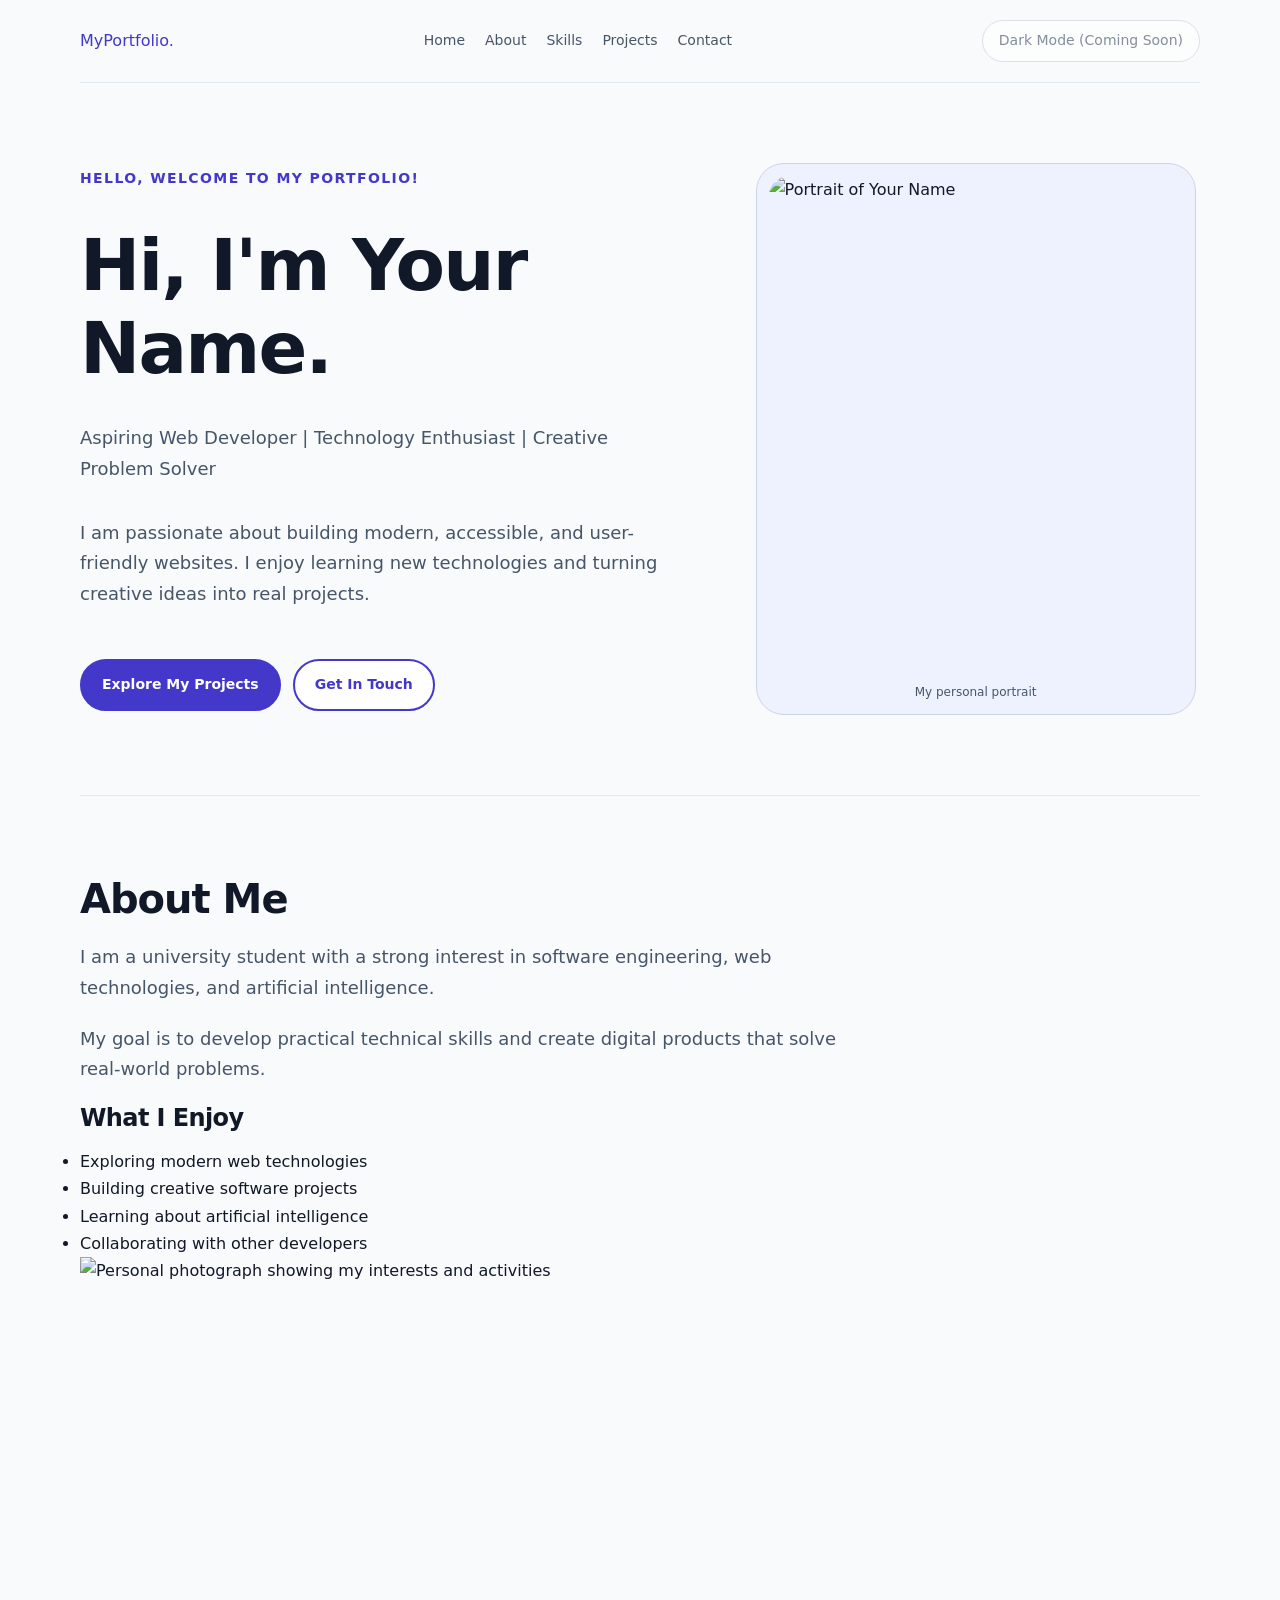
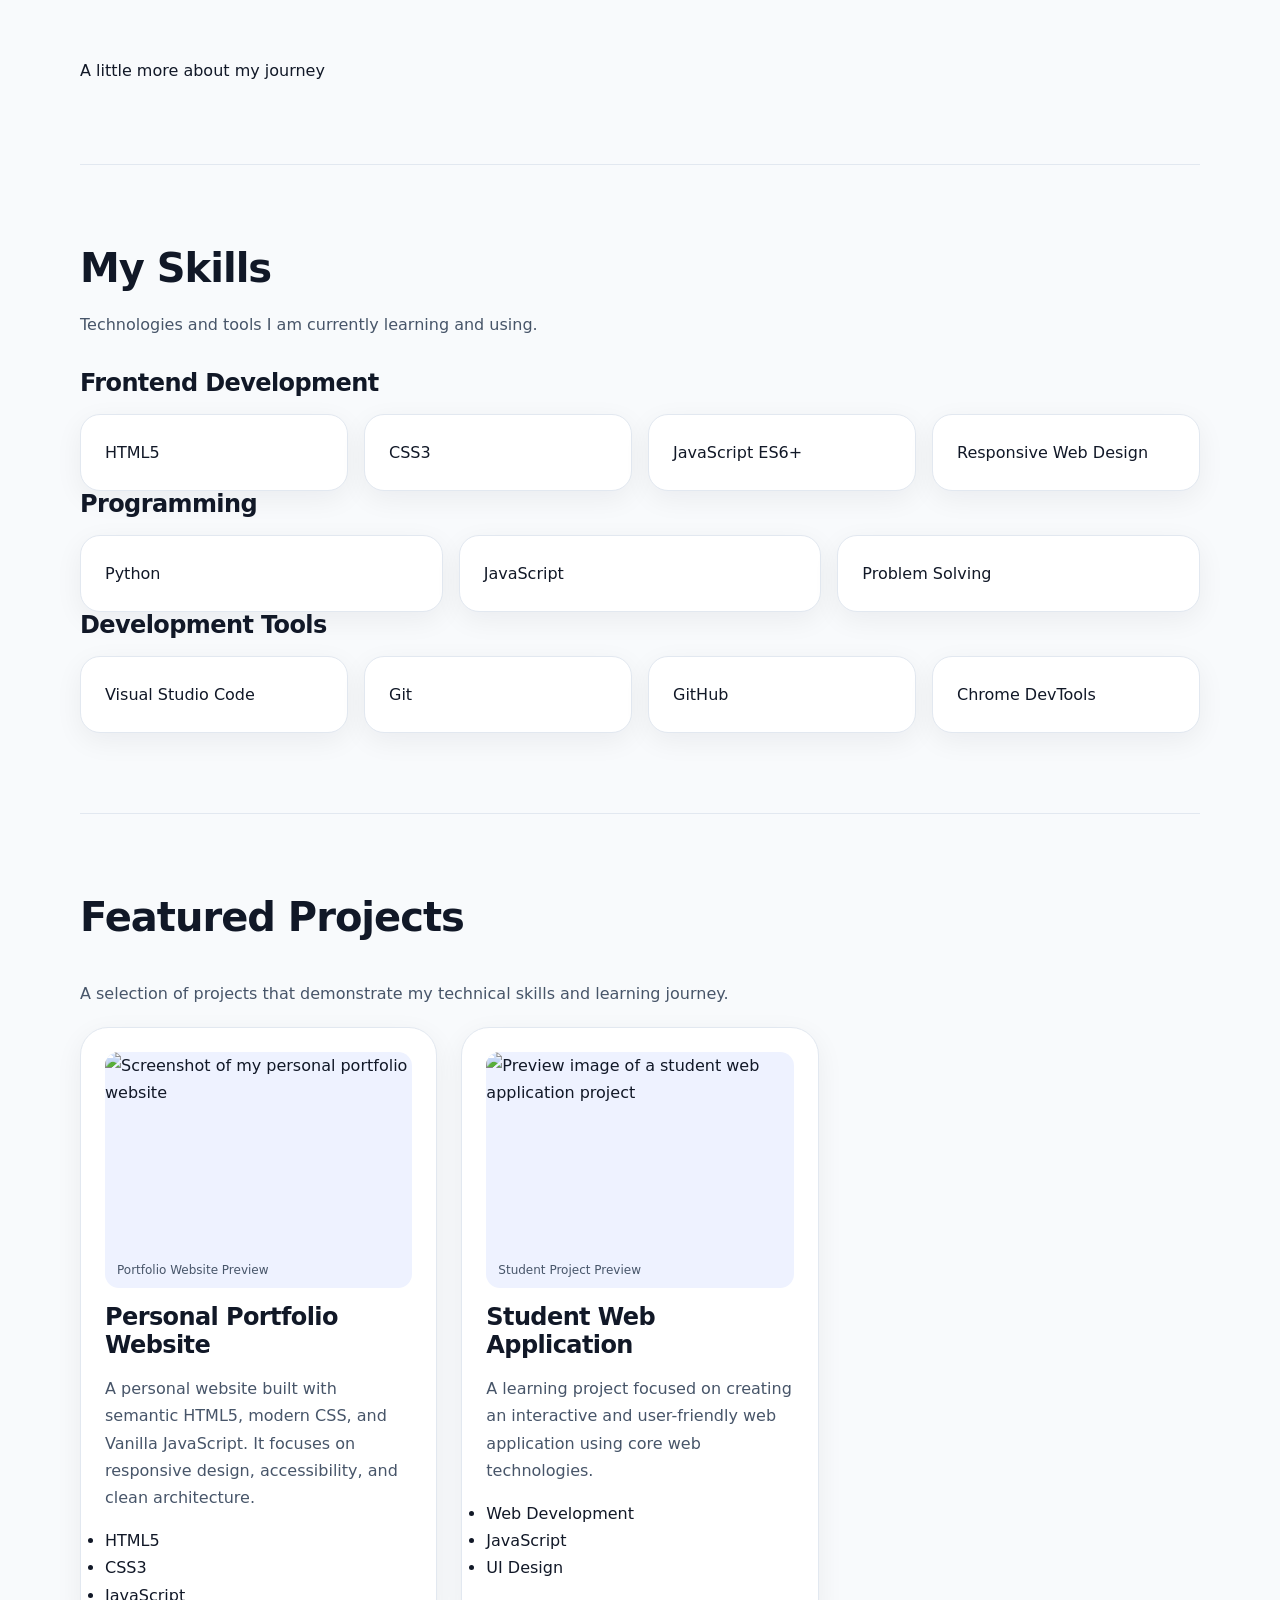
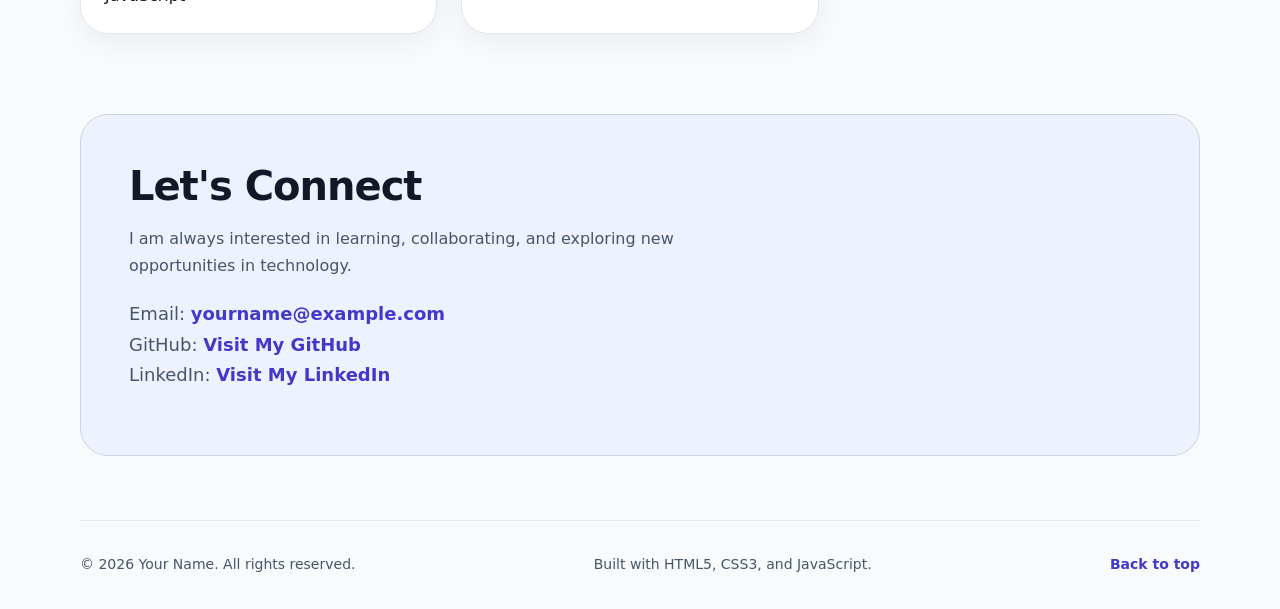
==== Homework1/index.html @ e1296d78 "feat(css): implement design tokens and responsive layout" ====
<!DOCTYPE html>
<html lang="en">

<head>
  <meta charset="UTF-8">

  <meta
    name="viewport"
    content="width=device-width, initial-scale=1.0"
  >

  <meta
    name="description"
    content="Personal portfolio showcasing my skills, projects, and experience in web development."
  >

  <title>My Portfolio | Web Developer</title>

  <!-- T-02: External CSS stylesheet -->
  <link rel="stylesheet" href="style.css">
</head>

<body>

  <!-- ========================================
       ACCESSIBLE SKIP NAVIGATION
       ======================================== -->

  <a href="#main-content" class="skip-link">
    Skip to main content
  </a>


  <!-- ========================================
       HEADER & NAVIGATION
       ======================================== -->

  <header id="top" class="site-header">

    <a
      href="#top"
      class="site-logo"
      aria-label="Portfolio homepage"
    >
      MyPortfolio.
    </a>

    <nav
      class="main-nav"
      aria-label="Primary navigation"
    >

      <ul class="nav-list">

        <li>
          <a href="#home">Home</a>
        </li>

        <li>
          <a href="#about">About</a>
        </li>

        <li>
          <a href="#skills">Skills</a>
        </li>

        <li>
          <a href="#projects">Projects</a>
        </li>

        <li>
          <a href="#contact">Contact</a>
        </li>

      </ul>

    </nav>

    <!-- T-03 placeholder: No JavaScript yet -->
    <button
      type="button"
      id="theme-toggle"
      class="theme-toggle"
      aria-label="Dark mode feature coming soon"
      disabled
    >
      Dark Mode (Coming Soon)
    </button>

  </header>


  <!-- ========================================
       MAIN CONTENT
       ======================================== -->

  <main id="main-content">


    <!-- ======================================
         HERO SECTION
         ====================================== -->

    <section
      id="home"
      class="hero-section"
      aria-labelledby="hero-title"
    >

      <p class="hero-greeting">
        Hello, welcome to my portfolio!
      </p>

      <h1 id="hero-title" class="hero-title">
        Hi, I'm Your Name.
      </h1>

      <p class="hero-subtitle">
        Aspiring Web Developer |
        Technology Enthusiast |
        Creative Problem Solver
      </p>

      <p class="hero-description">
        I am passionate about building modern,
        accessible, and user-friendly websites.
        I enjoy learning new technologies and
        turning creative ideas into real projects.
      </p>

      <p class="hero-actions">

        <a
          href="#projects"
          class="button button-primary"
        >
          Explore My Projects
        </a>

        <a
          href="#contact"
          class="button button-secondary"
        >
          Get In Touch
        </a>

      </p>

      <!-- Personal portrait placeholder -->
      <figure class="hero-portrait">

        <img
          src="assets/profile.jpg"
          alt="Portrait of Your Name"
          width="400"
          height="480"
        >

        <figcaption>
          My personal portrait
        </figcaption>

      </figure>

    </section>


    <!-- ======================================
         ABOUT ME SECTION
         ====================================== -->

    <section
      id="about"
      class="about-section"
      aria-labelledby="about-title"
    >

      <h2 id="about-title">
        About Me
      </h2>

      <p>
        I am a university student with a strong
        interest in software engineering,
        web technologies, and artificial intelligence.
      </p>

      <p>
        My goal is to develop practical technical
        skills and create digital products that
        solve real-world problems.
      </p>

      <h3>
        What I Enjoy
      </h3>

      <ul class="interest-list">

        <li>
          Exploring modern web technologies
        </li>

        <li>
          Building creative software projects
        </li>

        <li>
          Learning about artificial intelligence
        </li>

        <li>
          Collaborating with other developers
        </li>

      </ul>

      <!-- Additional personal photo -->
      <figure class="about-photo">

        <img
          src="assets/about.jpg"
          alt="Personal photograph showing my interests and activities"
          width="600"
          height="400"
        >

        <figcaption>
          A little more about my journey
        </figcaption>

      </figure>

    </section>


    <!-- ======================================
         SKILLS SECTION
         ====================================== -->

    <section
      id="skills"
      class="skills-section"
      aria-labelledby="skills-title"
    >

      <h2 id="skills-title">
        My Skills
      </h2>

      <p class="section-description">
        Technologies and tools I am currently
        learning and using.
      </p>

      <!-- Skills Grid -->
      <section
        class="skills-grid"
        aria-label="Skill categories"
      >

        <!-- Frontend Skills -->
        <article class="skill-card">

          <h3>
            Frontend Development
          </h3>

          <ul class="skill-list">
            <li>HTML5</li>
            <li>CSS3</li>
            <li>JavaScript ES6+</li>
            <li>Responsive Web Design</li>
          </ul>

        </article>

        <!-- Programming Skills -->
        <article class="skill-card">

          <h3>
            Programming
          </h3>

          <ul class="skill-list">
            <li>Python</li>
            <li>JavaScript</li>
            <li>Problem Solving</li>
          </ul>

        </article>

        <!-- Development Tools -->
        <article class="skill-card">

          <h3>
            Development Tools
          </h3>

          <ul class="skill-list">
            <li>Visual Studio Code</li>
            <li>Git</li>
            <li>GitHub</li>
            <li>Chrome DevTools</li>
          </ul>

        </article>

      </section>

    </section>


    <!-- ======================================
         FEATURED PROJECTS SECTION
         ====================================== -->

    <section
      id="projects"
      class="projects-section"
      aria-labelledby="projects-title"
    >

      <h2 id="projects-title">
        Featured Projects
      </h2>

      <p class="section-description">
        A selection of projects that demonstrate
        my technical skills and learning journey.
      </p>

      <!-- Project 1 -->
      <article class="project-card">

        <figure class="project-image">

          <img
            src="assets/project1.jpg"
            alt="Screenshot of my personal portfolio website"
            width="600"
            height="360"
          >

          <figcaption>
            Portfolio Website Preview
          </figcaption>

        </figure>

        <h3>
          Personal Portfolio Website
        </h3>

        <p>
          A personal website built with semantic
          HTML5, modern CSS, and Vanilla JavaScript.
          It focuses on responsive design,
          accessibility, and clean architecture.
        </p>

        <ul class="project-tech">
          <li>HTML5</li>
          <li>CSS3</li>
          <li>JavaScript</li>
        </ul>

      </article>


      <!-- Project 2 -->
      <article class="project-card">

        <figure class="project-image">

          <img
            src="assets/project2.jpg"
            alt="Preview image of a student web application project"
            width="600"
            height="360"
          >

          <figcaption>
            Student Project Preview
          </figcaption>

        </figure>

        <h3>
          Student Web Application
        </h3>

        <p>
          A learning project focused on creating
          an interactive and user-friendly web
          application using core web technologies.
        </p>

        <ul class="project-tech">
          <li>Web Development</li>
          <li>JavaScript</li>
          <li>UI Design</li>
        </ul>

      </article>

    </section>


    <!-- ======================================
         CONTACT SECTION
         ====================================== -->

    <section
      id="contact"
      class="contact-section"
      aria-labelledby="contact-title"
    >

      <h2 id="contact-title">
        Let's Connect
      </h2>

      <p>
        I am always interested in learning,
        collaborating, and exploring new
        opportunities in technology.
      </p>

      <address class="contact-info">

        <p>
          Email:
          <a href="mailto:yourname@example.com">
            yourname@example.com
          </a>
        </p>

        <p>
          GitHub:
          <a
            href="https://github.com/"
            target="_blank"
            rel="noopener noreferrer"
          >
            Visit My GitHub
          </a>
        </p>

        <p>
          LinkedIn:
          <a
            href="https://www.linkedin.com/"
            target="_blank"
            rel="noopener noreferrer"
          >
            Visit My LinkedIn
          </a>
        </p>

      </address>

    </section>

  </main>


  <!-- ========================================
       FOOTER
       ======================================== -->

  <footer class="site-footer">

    <p>
      &copy; 2026 Your Name.
      All rights reserved.
    </p>

    <p>
      Built with HTML5, CSS3, and JavaScript.
    </p>

    <a href="#top" class="back-to-top">
      Back to top
    </a>

  </footer>

</body>
</html>
---- Homework1/style.css ----
/* =====================================================
   HOMEWORK 1 - PERSONAL PORTFOLIO
   TASK T-02: CSS DESIGN & RESPONSIVE LAYOUT

   Mobile-first | Semantic HTML | Vanilla CSS
   No JavaScript or dark-mode functionality in T-02
   ===================================================== */


/* =====================================================
   01. DESIGN TOKENS
   ===================================================== */

:root {
  /* Color system */
  --color-bg: #f8fafc;
  --color-surface: #ffffff;
  --color-surface-soft: #eef2ff;

  --color-text: #111827;
  --color-text-muted: #475569;

  --color-primary: #4338ca;
  --color-primary-hover: #3730a3;
  --color-on-primary: #ffffff;

  --color-border: #cbd5e1;
  --color-border-soft: #e2e8f0;

  --color-focus: #4338ca;

  /* Typography */
  --font-family: system-ui, -apple-system,
    BlinkMacSystemFont, "Segoe UI",
    sans-serif;

  --font-size-xs: 0.75rem;
  --font-size-sm: 0.875rem;
  --font-size-base: 1rem;
  --font-size-md: 1.125rem;
  --font-size-lg: 1.5rem;
  --font-size-xl: 2rem;
  --font-size-hero: clamp(2.4rem, 6vw, 4.5rem);

  --font-weight-normal: 400;
  --font-weight-medium: 500;
  --font-weight-semibold: 600;
  --font-weight-bold: 700;

  --line-height-body: 1.7;
  --line-height-heading: 1.15;

  /* Spacing scale */
  --space-1: 0.25rem;
  --space-2: 0.5rem;
  --space-3: 0.75rem;
  --space-4: 1rem;
  --space-5: 1.25rem;
  --space-6: 1.5rem;
  --space-8: 2rem;
  --space-10: 2.5rem;
  --space-12: 3rem;
  --space-16: 4rem;
  --space-20: 5rem;

  /* Borders and radius */
  --border-width: 1px;
  --border-width-strong: 2px;

  --radius-sm: 0.5rem;
  --radius-md: 0.875rem;
  --radius-lg: 1.25rem;
  --radius-xl: 1.75rem;
  --radius-pill: 999px;

  /* Layout */
  --container-width: 1120px;
  --page-gutter: 1.25rem;
  --section-spacing: var(--space-16);

  /* Shadows */
  --shadow-card:
    0 8px 28px rgb(15 23 42 / 0.06);

  --shadow-card-hover:
    0 14px 32px rgb(15 23 42 / 0.1);
}


/* =====================================================
   02. MODERN CSS RESET
   ===================================================== */

*,
*::before,
*::after {
  box-sizing: border-box;
}

html {
  scroll-behavior: auto;
  scroll-padding-top: var(--space-6);
}

body,
h1,
h2,
h3,
p,
figure,
ul {
  margin: 0;
}

ul {
  padding: 0;
}

img {
  display: block;
  max-width: 100%;
  height: auto;
}

button,
input,
textarea,
select {
  font: inherit;
}

button {
  cursor: pointer;
}

a {
  text-decoration: none;
}

address {
  font-style: normal;
}


/* =====================================================
   03. BASE TYPOGRAPHY
   ===================================================== */

body {
  min-width: 0;
  background: var(--color-bg);
  color: var(--color-text);

  font-family: var(--font-family);
  font-size: var(--font-size-base);
  font-weight: var(--font-weight-normal);
  line-height: var(--line-height-body);

  -webkit-font-smoothing: antialiased;
}

h1,
h2,
h3 {
  color: var(--color-text);
  line-height: var(--line-height-heading);
  letter-spacing: -0.025em;
}

h1 {
  font-size: var(--font-size-hero);
  font-weight: var(--font-weight-bold);
}

h2 {
  font-size: clamp(1.75rem, 4vw, 2.5rem);
  font-weight: var(--font-weight-bold);
  margin-bottom: var(--space-5);
}

h3 {
  font-size: var(--font-size-lg);
  font-weight: var(--font-weight-semibold);
  margin-bottom: var(--space-4);
}

p {
  color: var(--color-text-muted);
}

a {
  color: var(--color-primary);
}

a:hover {
  color: var(--color-primary-hover);
}

strong {
  color: var(--color-text);
  font-weight: var(--font-weight-semibold);
}


/* =====================================================
   04. ACCESSIBILITY & KEYBOARD FOCUS
   ===================================================== */

:focus-visible {
  outline: 3px solid var(--color-focus);
  outline-offset: 4px;
}

button:focus-visible,
a:focus-visible,
input:focus-visible,
textarea:focus-visible,
select:focus-visible {
  outline: 3px solid var(--color-focus);
  outline-offset: 4px;
}

/* Skip link is hidden until keyboard focus */

body > a[href="#main-content"] {
  position: absolute;
  top: -100px;
  left: var(--space-4);
  z-index: 1000;

  padding: var(--space-3) var(--space-5);

  background: var(--color-primary);
  color: var(--color-on-primary);

  border-radius: var(--radius-sm);
  font-weight: var(--font-weight-semibold);
}

body > a[href="#main-content"]:focus {
  top: var(--space-4);
}


/* =====================================================
   05. PAGE CONTAINER
   ===================================================== */

body > header,
main,
body > footer {
  width: min(
    calc(100% - 2 * var(--page-gutter)),
    var(--container-width)
  );

  margin-inline: auto;
}

main {
  min-width: 0;
}

main > section {
  min-width: 0;
  padding-block: var(--section-spacing);
}


/* =====================================================
   06. HEADER & NAVIGATION
   ===================================================== */

body > header {
  display: flex;
  flex-direction: column;
  align-items: stretch;
  gap: var(--space-4);

  padding-block: var(--space-5);

  border-bottom:
    var(--border-width) solid var(--color-border-soft);
}

body > header nav {
  display: flex;
  flex-direction: column;
  align-items: flex-start;
  gap: var(--space-4);

  min-width: 0;
}

body > header nav > a {
  color: var(--color-text);

  font-size: var(--font-size-lg);
  font-weight: var(--font-weight-bold);
  letter-spacing: -0.04em;
}

body > header nav ul {
  display: flex;
  flex-wrap: wrap;
  align-items: center;
  gap: var(--space-3) var(--space-5);

  list-style: none;
}

body > header nav li {
  list-style: none;
}

body > header nav li a {
  display: inline-block;

  color: var(--color-text-muted);

  font-size: var(--font-size-sm);
  font-weight: var(--font-weight-medium);

  padding-block: var(--space-2);
}

body > header nav li a:hover {
  color: var(--color-primary);
}

/* Theme button is a non-functional T-03 placeholder */

#theme-toggle {
  align-self: flex-start;

  padding: var(--space-2) var(--space-4);

  background: var(--color-surface);
  color: var(--color-text-muted);

  border: var(--border-width) solid var(--color-border);
  border-radius: var(--radius-pill);

  font-size: var(--font-size-sm);
  font-weight: var(--font-weight-medium);
}

/* It remains visually present but has no theme logic */

#theme-toggle:disabled {
  cursor: not-allowed;
  opacity: 0.65;
}


/* =====================================================
   07. HERO SECTION
   ===================================================== */

#home {
  display: grid;
  grid-template-columns: minmax(0, 1fr);
  align-items: center;
  gap: var(--space-6);
}

#home > * {
  min-width: 0;
}

#home > p:first-child {
  color: var(--color-primary);
  font-size: var(--font-size-sm);
  font-weight: var(--font-weight-bold);
  letter-spacing: 0.1em;
  text-transform: uppercase;
}

#home h1 {
  max-width: 800px;
}

#home > p {
  max-width: 650px;
  font-size: var(--font-size-md);
}

#home > p:last-of-type {
  display: flex;
  flex-wrap: wrap;
  align-items: center;
  gap: var(--space-3);

  margin-top: var(--space-4);
}

#home > p:last-of-type a {
  display: inline-flex;
  align-items: center;
  justify-content: center;

  min-height: 48px;
  padding: var(--space-3) var(--space-5);

  background: var(--color-primary);
  color: var(--color-on-primary);

  border: var(--border-width-strong)
    solid var(--color-primary);

  border-radius: var(--radius-pill);

  font-size: var(--font-size-sm);
  font-weight: var(--font-weight-semibold);
  text-align: center;
}

#home > p:last-of-type a:hover {
  background: var(--color-primary-hover);
  border-color: var(--color-primary-hover);
  color: var(--color-on-primary);
}

#home > p:last-of-type a + a {
  background: var(--color-surface);
  color: var(--color-primary);
}

#home > p:last-of-type a + a:hover {
  background: var(--color-surface-soft);
  color: var(--color-primary-hover);
}

#home figure {
  width: 100%;
  max-width: 440px;
  min-width: 0;

  justify-self: center;

  padding: var(--space-3);

  background: var(--color-surface-soft);
  border: var(--border-width) solid var(--color-border);
  border-radius: var(--radius-xl);
}

#home figure img {
  width: 100%;
  height: auto;
  aspect-ratio: 620 / 740;
  object-fit: cover;

  border-radius: var(--radius-lg);
}

#home figcaption {
  padding: var(--space-3) var(--space-2) 0;
  color: var(--color-text-muted);
  font-size: var(--font-size-xs);
  text-align: center;
}


/* =====================================================
   08. ABOUT ME
   ===================================================== */

#about {
  border-top:
    var(--border-width) solid var(--color-border-soft);
}

#about > p {
  max-width: 760px;
  margin-bottom: var(--space-5);
  font-size: var(--font-size-md);
}


/* =====================================================
   09. SKILLS GRID
   ===================================================== */

#skills {
  border-top:
    var(--border-width) solid var(--color-border-soft);
}

#skills > p {
  max-width: 680px;
  margin-bottom: var(--space-8);
}

#skills ul {
  display: grid;
  grid-template-columns:
    repeat(auto-fit, minmax(min(100%, 240px), 1fr));

  gap: var(--space-4);
  list-style: none;
}

#skills li {
  min-width: 0;

  padding: var(--space-6);

  background: var(--color-surface);

  border: var(--border-width)
    solid var(--color-border-soft);
  border-radius: var(--radius-lg);

  box-shadow: var(--shadow-card);

  overflow-wrap: anywhere;
}

#skills li strong {
  display: block;
  margin-bottom: var(--space-2);

  color: var(--color-primary);
  font-size: var(--font-size-md);
}


/* =====================================================
   10. FEATURED PROJECTS
   ===================================================== */

#projects {
  display: grid;
  grid-template-columns: minmax(0, 1fr);
  gap: var(--space-5);

  border-top:
    var(--border-width) solid var(--color-border-soft);
}

#projects > h2,
#projects > p {
  grid-column: 1 / -1;
}

#projects > p {
  max-width: 680px;
}

#projects > article {
  display: flex;
  flex-direction: column;
  gap: var(--space-4);

  min-width: 0;

  padding: var(--space-5);

  background: var(--color-surface);

  border: var(--border-width)
    solid var(--color-border-soft);

  border-radius: var(--radius-xl);
  box-shadow: var(--shadow-card);
}

#projects article > header {
  min-width: 0;
}

#projects article h3 {
  margin-bottom: 0;
}

#projects figure {
  min-width: 0;
  overflow: hidden;

  background: var(--color-surface-soft);
  border-radius: var(--radius-md);
}

#projects img {
  display: block;

  width: 100%;
  max-width: 100%;
  height: auto;
  aspect-ratio: 800 / 520;

  object-fit: cover;
}

#projects figcaption {
  padding: var(--space-2) var(--space-3);

  color: var(--color-text-muted);
  font-size: var(--font-size-xs);
}

#projects article p {
  overflow-wrap: anywhere;
}

#projects article p:last-child {
  margin-top: auto;
}


/* =====================================================
   11. CONTACT SECTION
   ===================================================== */

#contact {
  padding: var(--space-8);
  background: var(--color-surface-soft);

  border: var(--border-width)
    solid var(--color-border);

  border-radius: var(--radius-xl);
}

#contact h2 {
  margin-bottom: var(--space-4);
}

#contact > p {
  max-width: 650px;
  margin-bottom: var(--space-5);
}

#contact address {
  margin-bottom: var(--space-4);
  font-size: var(--font-size-md);
  font-weight: var(--font-weight-medium);
}

#contact address a {
  font-weight: var(--font-weight-semibold);
  overflow-wrap: anywhere;
}


/* =====================================================
   12. FOOTER
   ===================================================== */

body > footer {
  display: flex;
  flex-direction: column;
  align-items: flex-start;
  gap: var(--space-3);

  margin-top: var(--space-16);
  padding-block: var(--space-8);

  border-top:
    var(--border-width) solid var(--color-border-soft);
}

body > footer p,
body > footer a {
  font-size: var(--font-size-sm);
}

body > footer a {
  font-weight: var(--font-weight-semibold);
}


/* =====================================================
   13. RESPONSIVE: TABLET (768px+)
   ===================================================== */

@media (min-width: 768px) {
  :root {
    --page-gutter: 2rem;
    --section-spacing: var(--space-20);
  }

  body > header {
    flex-direction: row;
    justify-content: space-between;
    align-items: center;
    gap: var(--space-5);
  }

  body > header nav {
    flex-direction: row;
    align-items: center;
    flex-wrap: wrap;
    gap: var(--space-6);
  }

  #home {
    grid-template-columns:
      minmax(0, 1.15fr) minmax(0, 0.85fr);

    column-gap: var(--space-8);
  }

  #home figure {
    grid-column: 2;
    grid-row: 1 / span 5;
  }

  #projects {
    grid-template-columns:
      repeat(auto-fit, minmax(min(100%, 280px), 1fr));

    column-gap: var(--space-6);
  }

  body > footer {
    flex-direction: row;
    justify-content: space-between;
    align-items: center;
  }
}


/* =====================================================
   14. RESPONSIVE: DESKTOP (1024px+)
   ===================================================== */

@media (min-width: 1024px) {
  #home {
    column-gap: var(--space-16);
  }

  #projects > article {
    padding: var(--space-6);
  }

  #contact {
    padding: var(--space-12);
  }
}


/* =====================================================
   15. SMALL SCREEN SAFEGUARD
   ===================================================== */

@media (max-width: 767px) {
  #home {
    gap: var(--space-5);
  }

  #home > p:last-of-type a {
    max-width: 100%;
  }

  #contact {
    padding: var(--space-5);
  }

  body > header nav ul {
    row-gap: var(--space-1);
  }
}
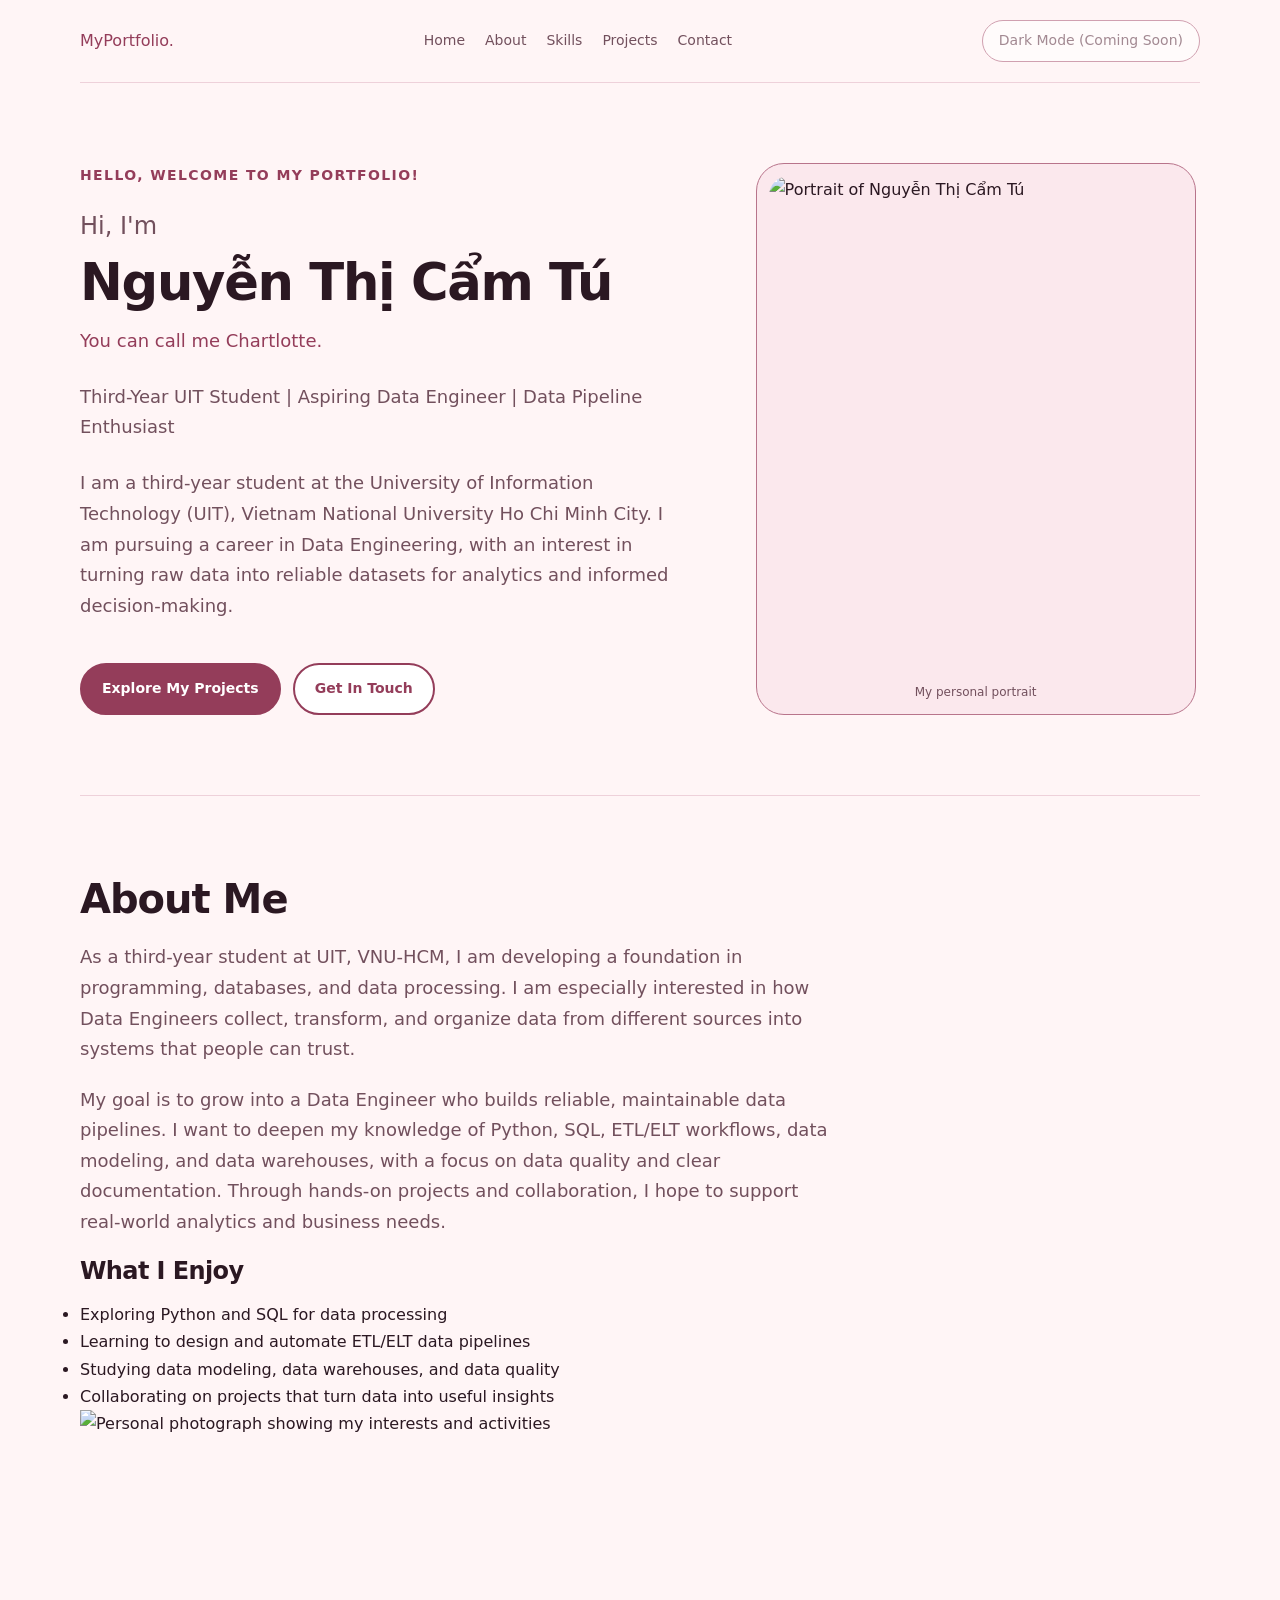
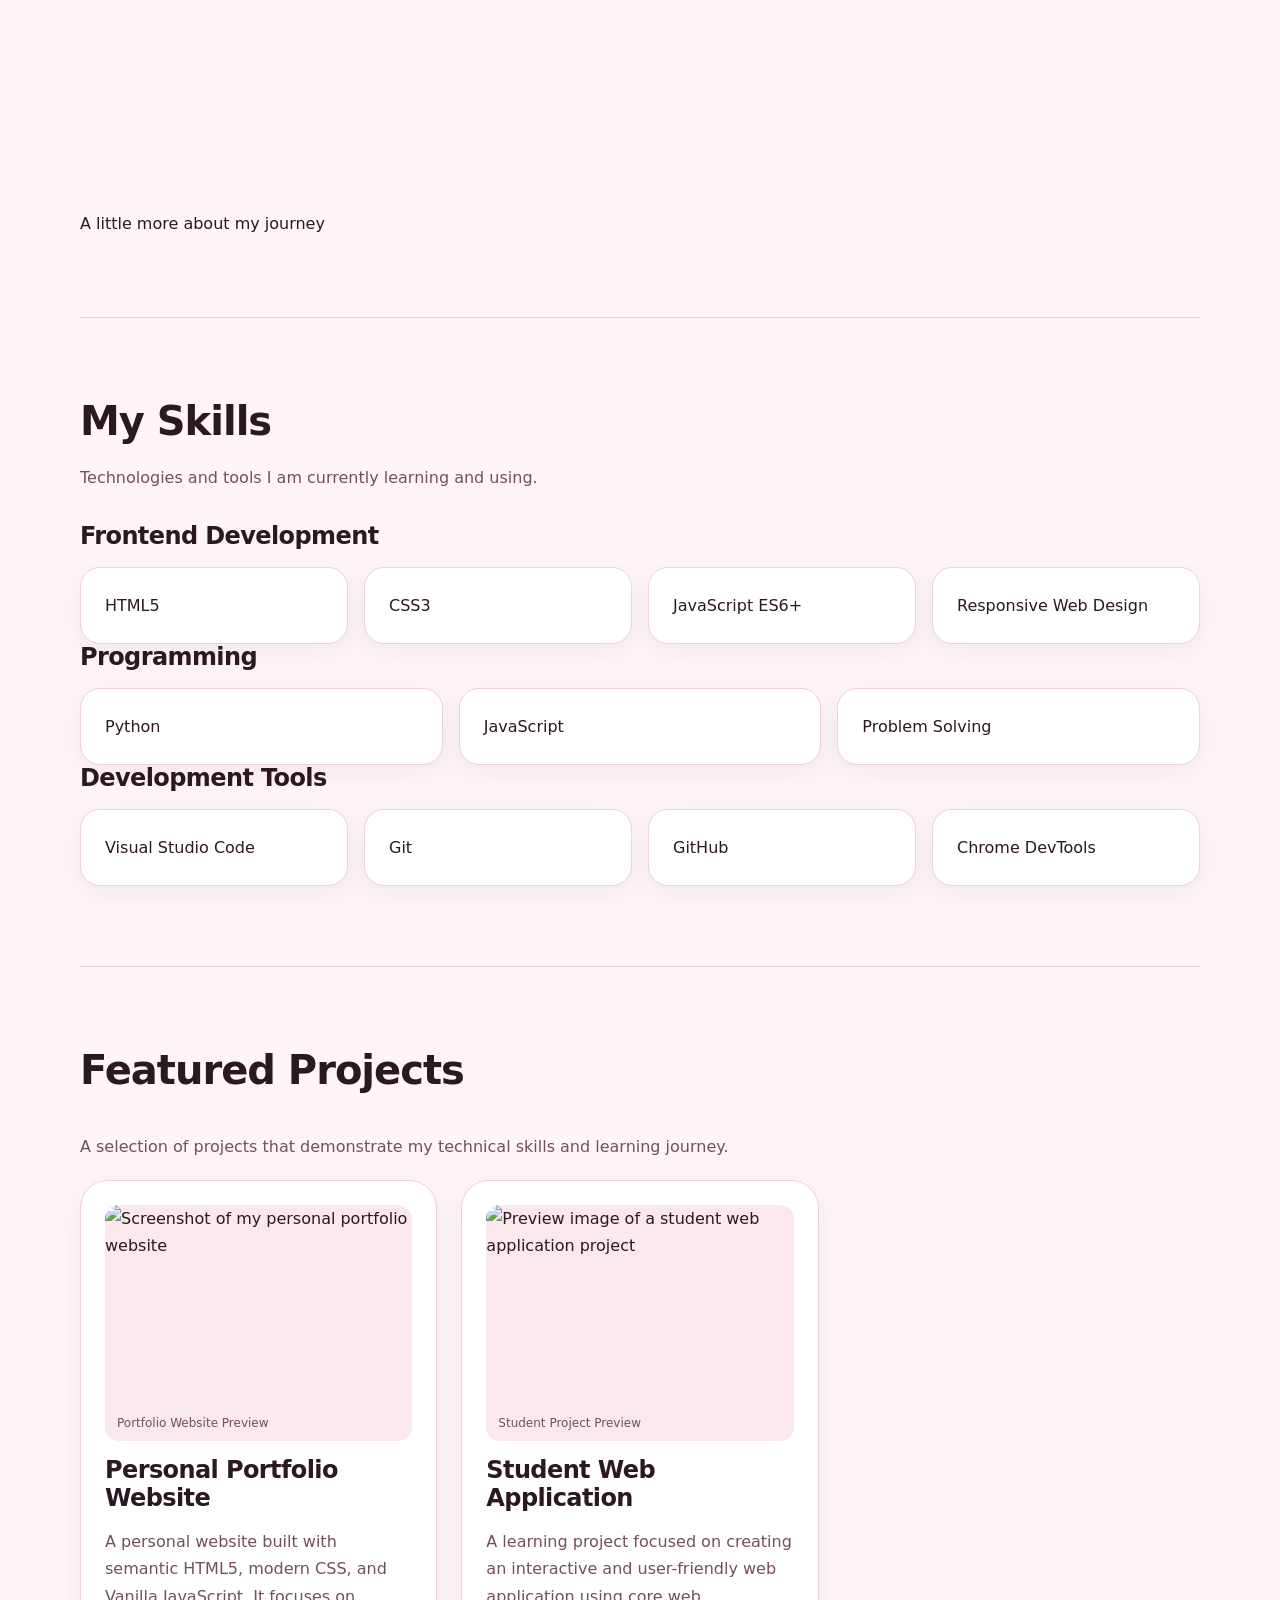
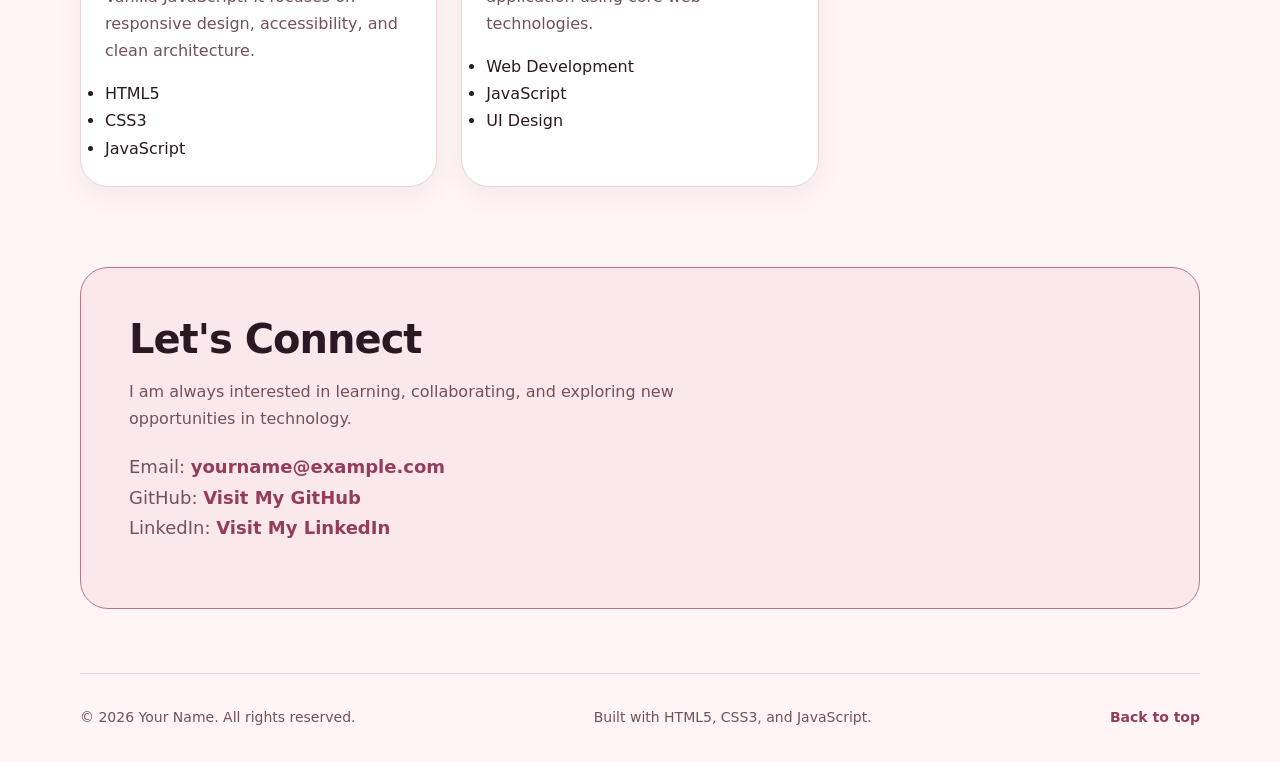
==== commit 091dce95: "style(hero): balance name and nickname typography" ====
--- a/Homework1/index.html
+++ b/Homework1/index.html
@@ -12,10 +12,10 @@
 
   <meta
     name="description"
-    content="Personal portfolio showcasing my skills, projects, and experience in web development."
+    content="Portfolio of Nguyễn Thị Cẩm Tú, a third-year student at UIT, VNU-HCM, with a career interest in Data Engineering, data pipelines, and reliable data systems."
   >
 
-  <title>My Portfolio | Web Developer</title>
+  <title>Nguyễn Thị Cẩm Tú | Aspiring Data Engineer</title>
 
   <!-- T-02: External CSS stylesheet -->
   <link rel="stylesheet" href="style.css">
@@ -113,20 +113,25 @@
       </p>
 
       <h1 id="hero-title" class="hero-title">
-        Hi, I'm Your Name.
+        <span class="hero-intro">Hi, I'm</span>
+        <span class="hero-name" lang="vi">
+          <span>Nguyễn Thị</span> <span>Cẩm Tú</span>
+        </span>
+        <span class="hero-alias">You can call me Chartlotte.</span>
       </h1>
 
       <p class="hero-subtitle">
-        Aspiring Web Developer |
-        Technology Enthusiast |
-        Creative Problem Solver
+        Third-Year UIT Student |
+        Aspiring Data Engineer |
+        Data Pipeline Enthusiast
       </p>
 
       <p class="hero-description">
-        I am passionate about building modern,
-        accessible, and user-friendly websites.
-        I enjoy learning new technologies and
-        turning creative ideas into real projects.
+        I am a third-year student at the University of Information
+        Technology (UIT), Vietnam National University Ho Chi Minh City.
+        I am pursuing a career in Data Engineering, with an interest in
+        turning raw data into reliable datasets for analytics
+        and informed decision-making.
       </p>
 
       <p class="hero-actions">
@@ -152,7 +157,7 @@
 
         <img
           src="assets/profile.jpg"
-          alt="Portrait of Your Name"
+          alt="Portrait of Nguyễn Thị Cẩm Tú"
           width="400"
           height="480"
         >
@@ -181,15 +186,20 @@
       </h2>
 
       <p>
-        I am a university student with a strong
-        interest in software engineering,
-        web technologies, and artificial intelligence.
+        As a third-year student at UIT, VNU-HCM, I am developing
+        a foundation in programming, databases, and data processing.
+        I am especially interested in how Data Engineers collect,
+        transform, and organize data from different sources
+        into systems that people can trust.
       </p>
 
       <p>
-        My goal is to develop practical technical
-        skills and create digital products that
-        solve real-world problems.
+        My goal is to grow into a Data Engineer who builds reliable,
+        maintainable data pipelines. I want to deepen my knowledge of
+        Python, SQL, ETL/ELT workflows, data modeling, and data warehouses,
+        with a focus on data quality and clear documentation.
+        Through hands-on projects and collaboration, I hope to support
+        real-world analytics and business needs.
       </p>
 
       <h3>
@@ -199,19 +209,19 @@
       <ul class="interest-list">
 
         <li>
-          Exploring modern web technologies
-        </li>
-
-        <li>
-          Building creative software projects
-        </li>
-
-        <li>
-          Learning about artificial intelligence
-        </li>
-
-        <li>
-          Collaborating with other developers
+          Exploring Python and SQL for data processing
+        </li>
+
+        <li>
+          Learning to design and automate ETL/ELT data pipelines
+        </li>
+
+        <li>
+          Studying data modeling, data warehouses, and data quality
+        </li>
+
+        <li>
+          Collaborating on projects that turn data into useful insights
         </li>
 
       </ul>
--- a/Homework1/style.css
+++ b/Homework1/style.css
@@ -13,22 +13,22 @@
    ===================================================== */
 
 :root {
-  /* Color system */
-  --color-bg: #f8fafc;
+  /* Soft Rose & Burgundy: light palette */
+  --color-bg: #fff5f6;
   --color-surface: #ffffff;
-  --color-surface-soft: #eef2ff;
-
-  --color-text: #111827;
-  --color-text-muted: #475569;
-
-  --color-primary: #4338ca;
-  --color-primary-hover: #3730a3;
+  --color-surface-soft: #fbe8ed;
+
+  --color-text: #2b1822;
+  --color-text-muted: #72505d;
+
+  --color-primary: #943d5a;
+  --color-primary-hover: #7d2f49;
   --color-on-primary: #ffffff;
 
-  --color-border: #cbd5e1;
-  --color-border-soft: #e2e8f0;
-
-  --color-focus: #4338ca;
+  --color-border: #b8748b;
+  --color-border-soft: #eed1da;
+
+  --color-focus: #943d5a;
 
   /* Typography */
   --font-family: system-ui, -apple-system,
@@ -41,7 +41,7 @@
   --font-size-md: 1.125rem;
   --font-size-lg: 1.5rem;
   --font-size-xl: 2rem;
-  --font-size-hero: clamp(2.4rem, 6vw, 4.5rem);
+  --font-size-hero: clamp(2rem, 4vw, 3.5rem);
 
   --font-weight-normal: 400;
   --font-weight-medium: 500;
@@ -81,10 +81,54 @@
 
   /* Shadows */
   --shadow-card:
-    0 8px 28px rgb(15 23 42 / 0.06);
+    0 8px 28px rgb(43 24 34 / 0.06);
 
   --shadow-card-hover:
-    0 14px 32px rgb(15 23 42 / 0.1);
+    0 14px 32px rgb(43 24 34 / 0.1);
+}
+
+/* =====================================================
+   T-03: DARK THEME DESIGN TOKENS
+   ===================================================== */
+
+:root.dark-theme {
+  /* Soft Rose & Burgundy: dark backgrounds */
+  --color-bg: #2b1822;
+  --color-surface: #3c2230;
+  --color-surface-soft: #482b39;
+
+  /* Text colors */
+  --color-text: #fff4f7;
+  --color-text-muted: #e6bdca;
+
+  /* Accent colors */
+  --color-primary: #efb0c4;
+  --color-primary-hover: #f6c4d4;
+  --color-on-primary: #2b1822;
+
+  /* Borders */
+  --color-border: #b47b8e;
+  --color-border-soft: #694553;
+
+  /* Keyboard focus */
+  --color-focus: #efb0c4;
+
+  /* Shadows */
+  --shadow-card:
+    0 8px 28px rgb(12 5 9 / 0.2);
+
+  --shadow-card-hover:
+    0 14px 32px rgb(12 5 9 / 0.3);
+}
+
+/* Native form controls follow the active theme */
+
+:root {
+  color-scheme: light;
+}
+
+:root.dark-theme {
+  color-scheme: dark;
 }
 
 
@@ -378,7 +422,35 @@
 }
 
 #home h1 {
-  max-width: 800px;
+  display: grid;
+  gap: var(--space-3);
+  max-width: 100%;
+  text-align: left;
+}
+
+.hero-intro {
+  color: var(--color-text-muted);
+  font-size: var(--font-size-lg);
+  font-weight: var(--font-weight-medium);
+  letter-spacing: normal;
+}
+
+.hero-name {
+  line-height: 1.2;
+  text-wrap: balance;
+}
+
+.hero-name > span {
+  display: inline-block;
+  white-space: nowrap;
+}
+
+.hero-alias {
+  color: var(--color-primary);
+  font-size: var(--font-size-md);
+  font-weight: var(--font-weight-medium);
+  line-height: var(--line-height-body);
+  letter-spacing: normal;
 }
 
 #home > p {
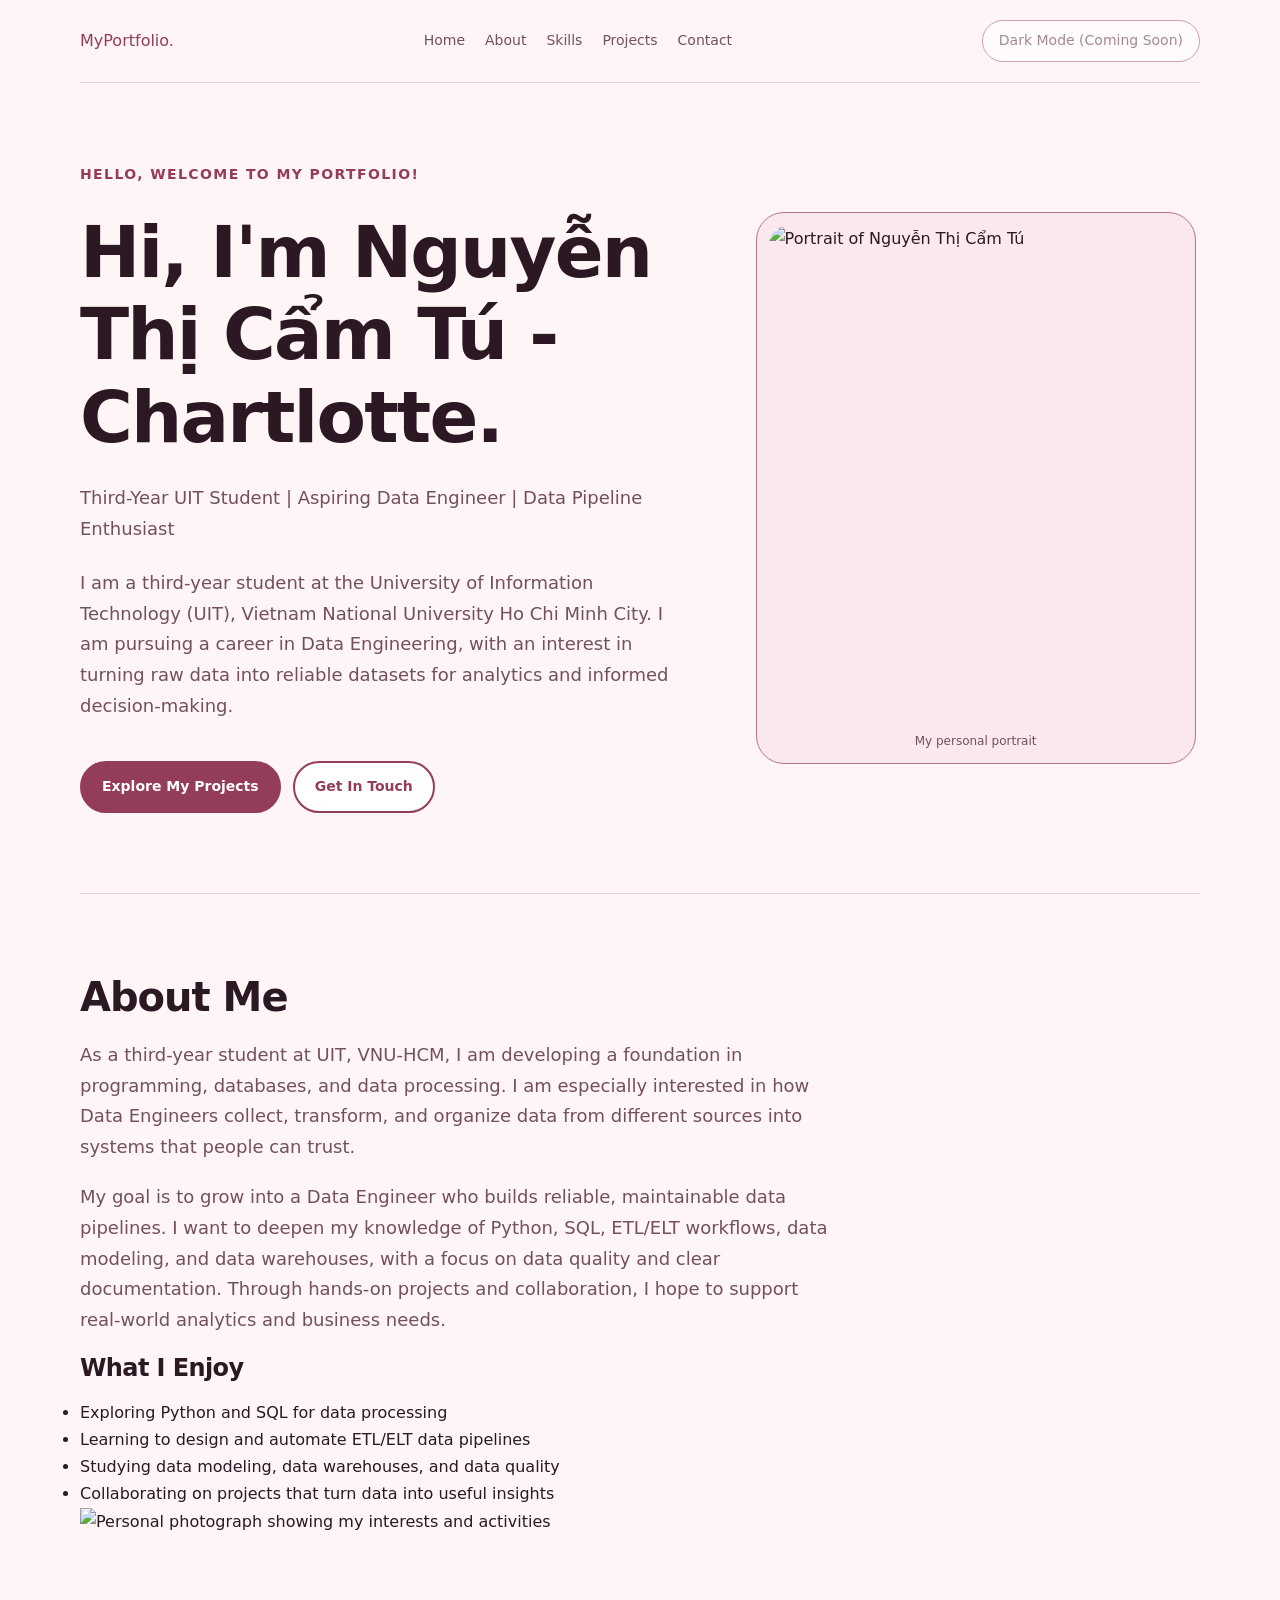
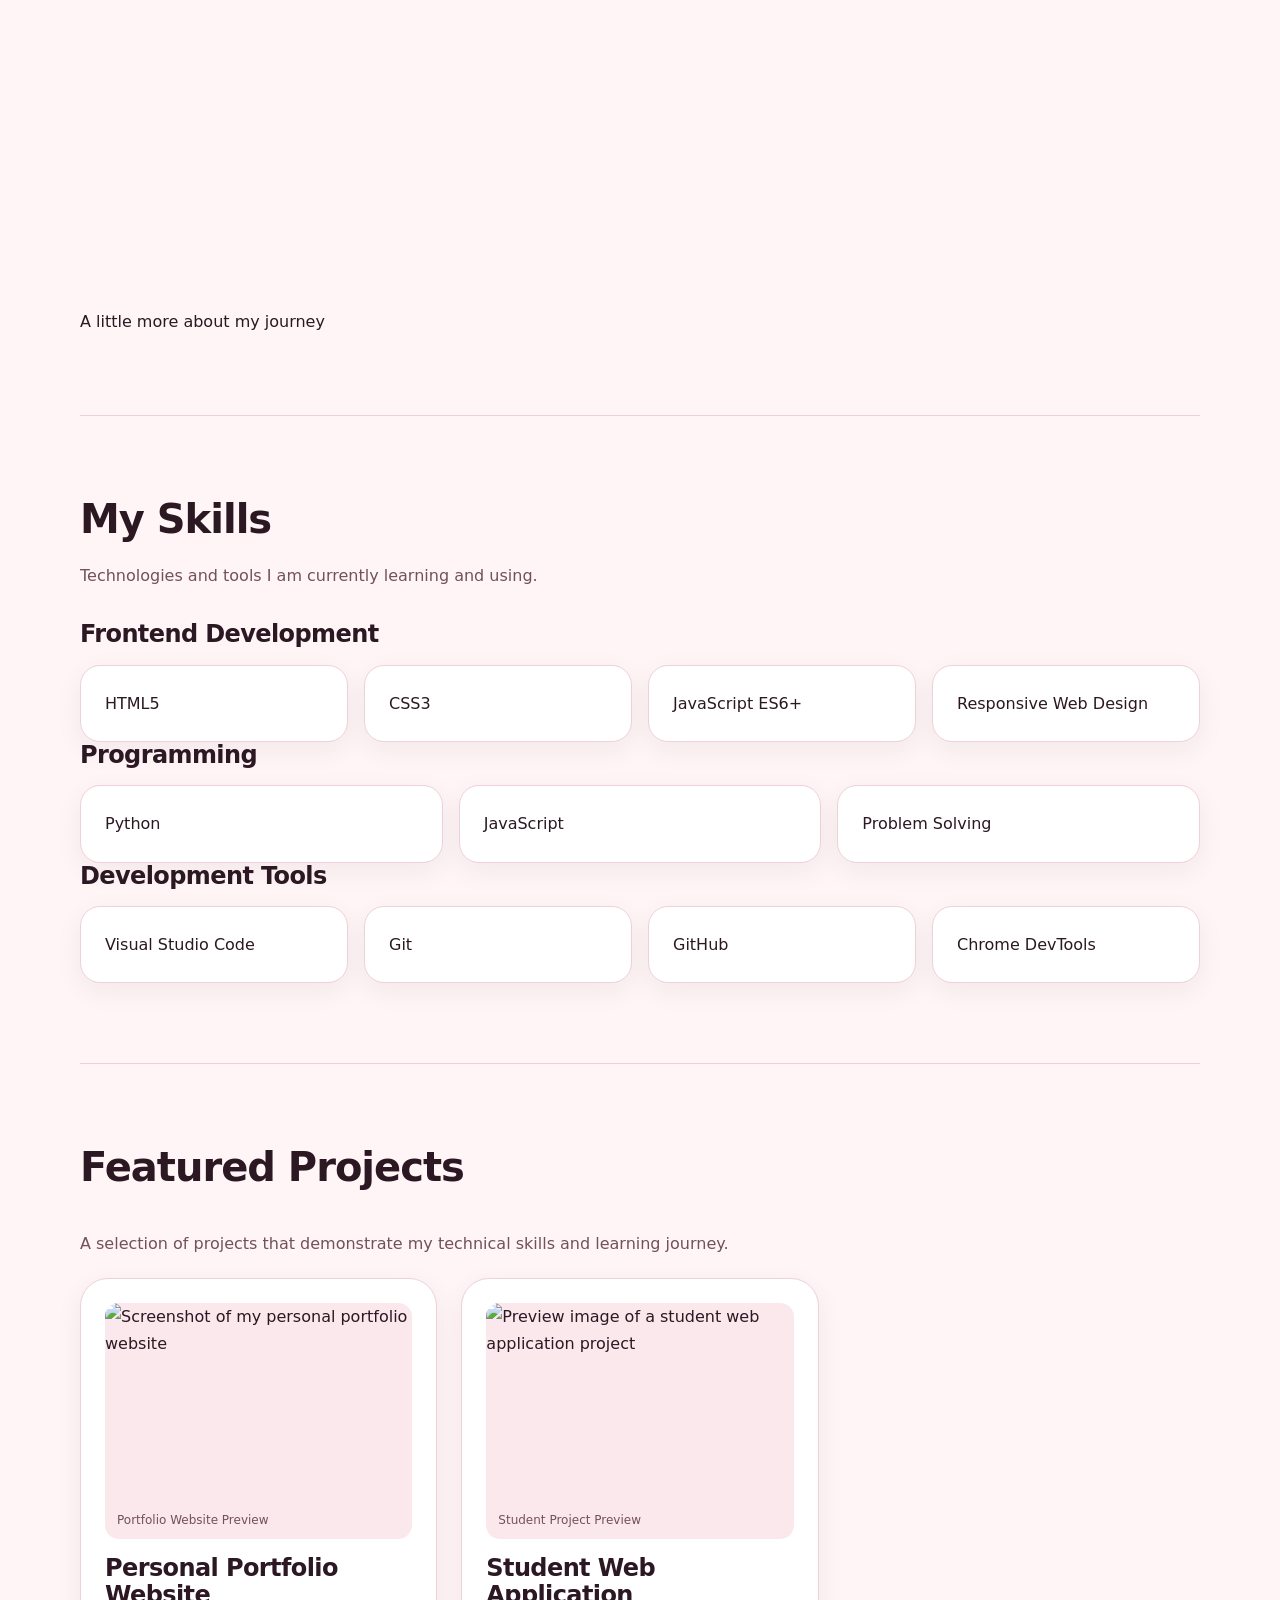
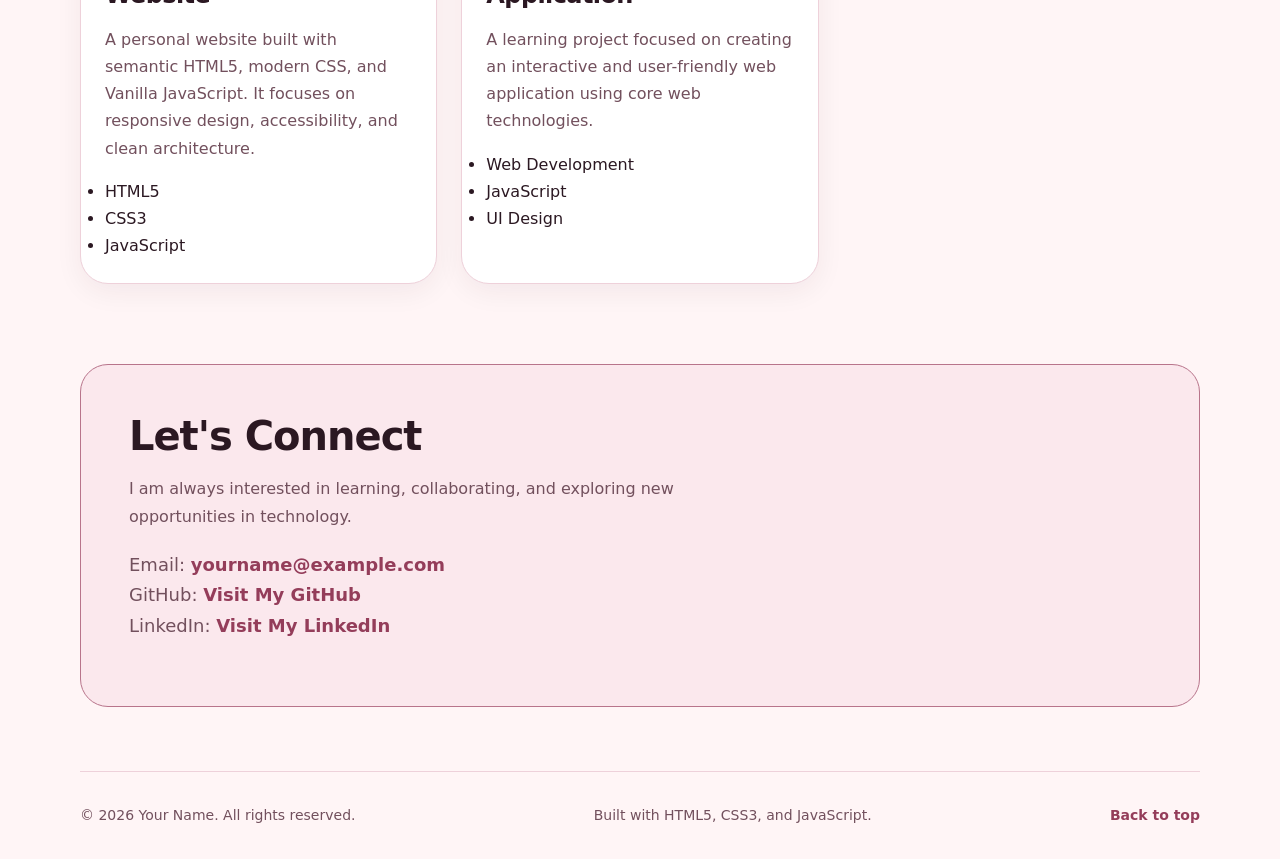
==== commit 298c693b: "feat(content): introduce UIT student and data engineering goals" ====
--- a/Homework1/index.html
+++ b/Homework1/index.html
@@ -113,11 +113,7 @@
       </p>
 
       <h1 id="hero-title" class="hero-title">
-        <span class="hero-intro">Hi, I'm</span>
-        <span class="hero-name" lang="vi">
-          <span>Nguyễn Thị</span> <span>Cẩm Tú</span>
-        </span>
-        <span class="hero-alias">You can call me Chartlotte.</span>
+        Hi, I'm Nguyễn Thị Cẩm Tú - Chartlotte.
       </h1>
 
       <p class="hero-subtitle">
--- a/Homework1/style.css
+++ b/Homework1/style.css
@@ -41,7 +41,7 @@
   --font-size-md: 1.125rem;
   --font-size-lg: 1.5rem;
   --font-size-xl: 2rem;
-  --font-size-hero: clamp(2rem, 4vw, 3.5rem);
+  --font-size-hero: clamp(2.4rem, 6vw, 4.5rem);
 
   --font-weight-normal: 400;
   --font-weight-medium: 500;
@@ -422,35 +422,7 @@
 }
 
 #home h1 {
-  display: grid;
-  gap: var(--space-3);
-  max-width: 100%;
-  text-align: left;
-}
-
-.hero-intro {
-  color: var(--color-text-muted);
-  font-size: var(--font-size-lg);
-  font-weight: var(--font-weight-medium);
-  letter-spacing: normal;
-}
-
-.hero-name {
-  line-height: 1.2;
-  text-wrap: balance;
-}
-
-.hero-name > span {
-  display: inline-block;
-  white-space: nowrap;
-}
-
-.hero-alias {
-  color: var(--color-primary);
-  font-size: var(--font-size-md);
-  font-weight: var(--font-weight-medium);
-  line-height: var(--line-height-body);
-  letter-spacing: normal;
+  max-width: 800px;
 }
 
 #home > p {
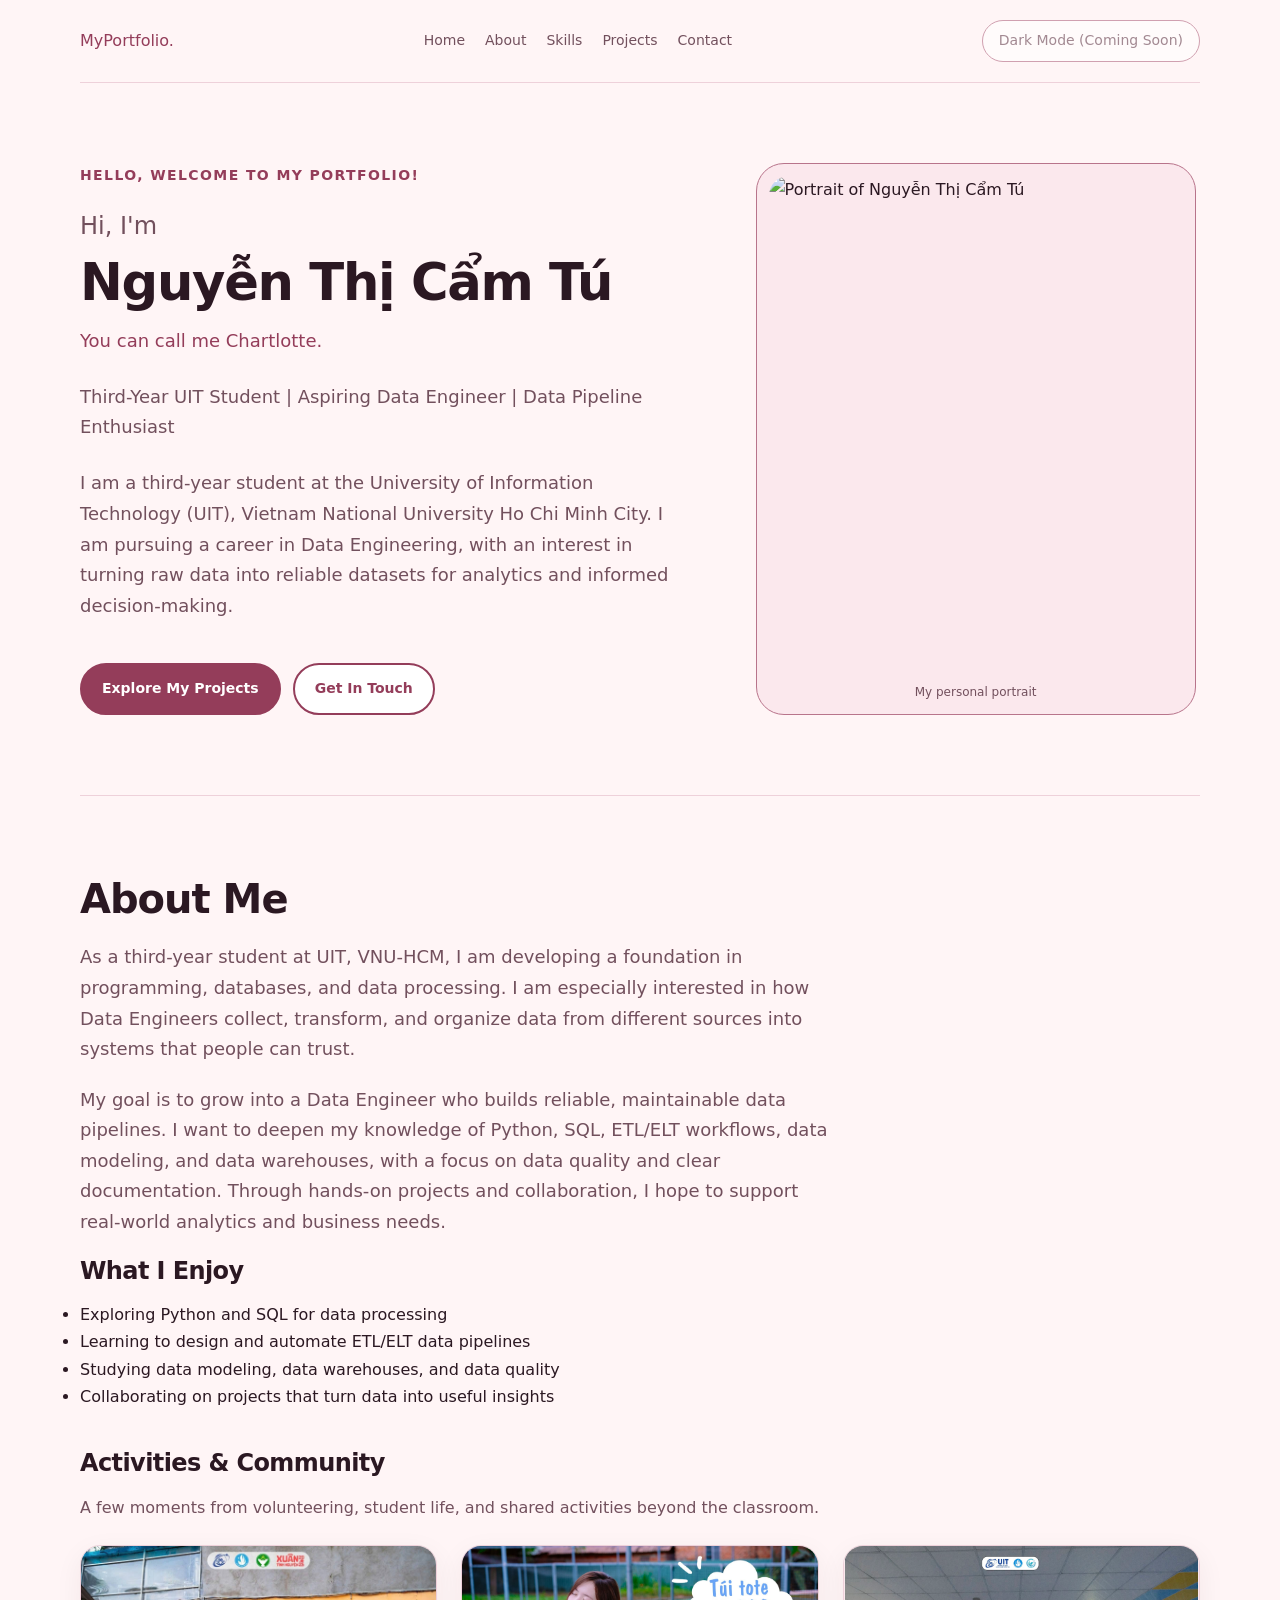
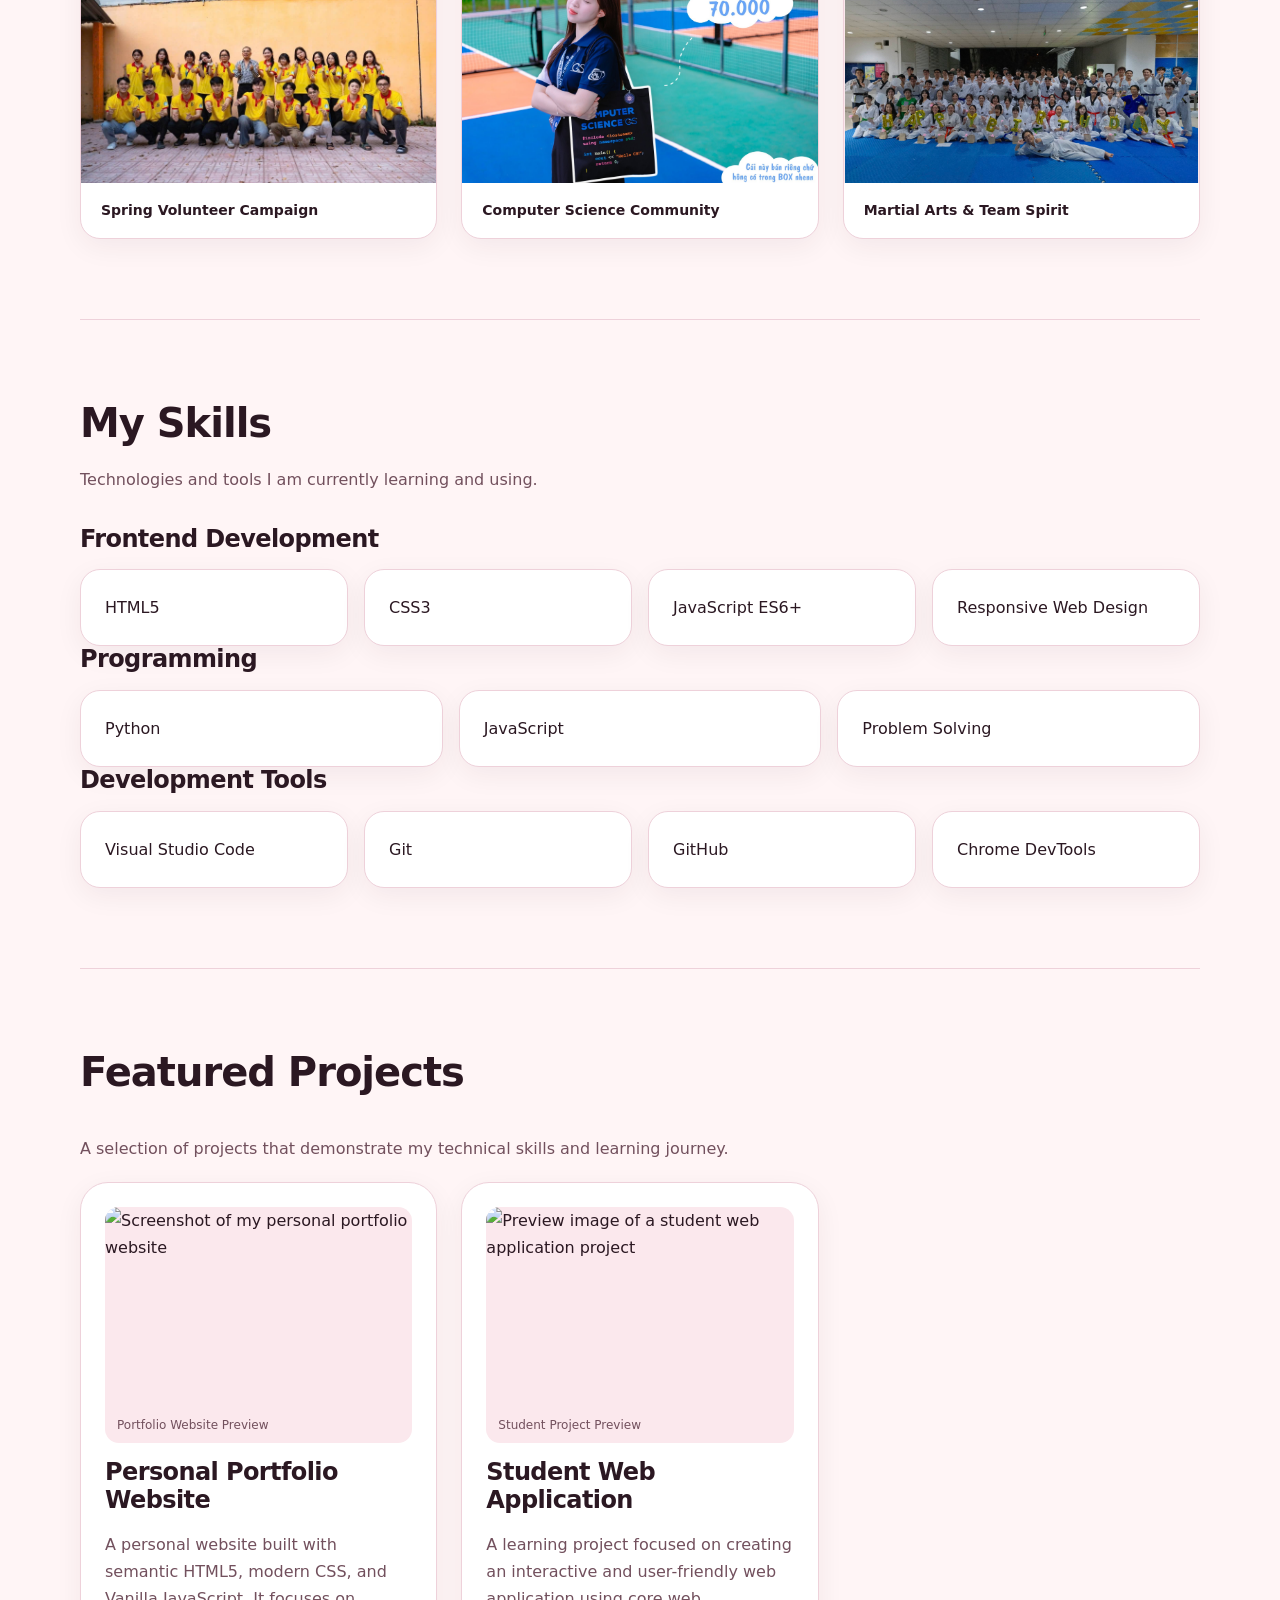
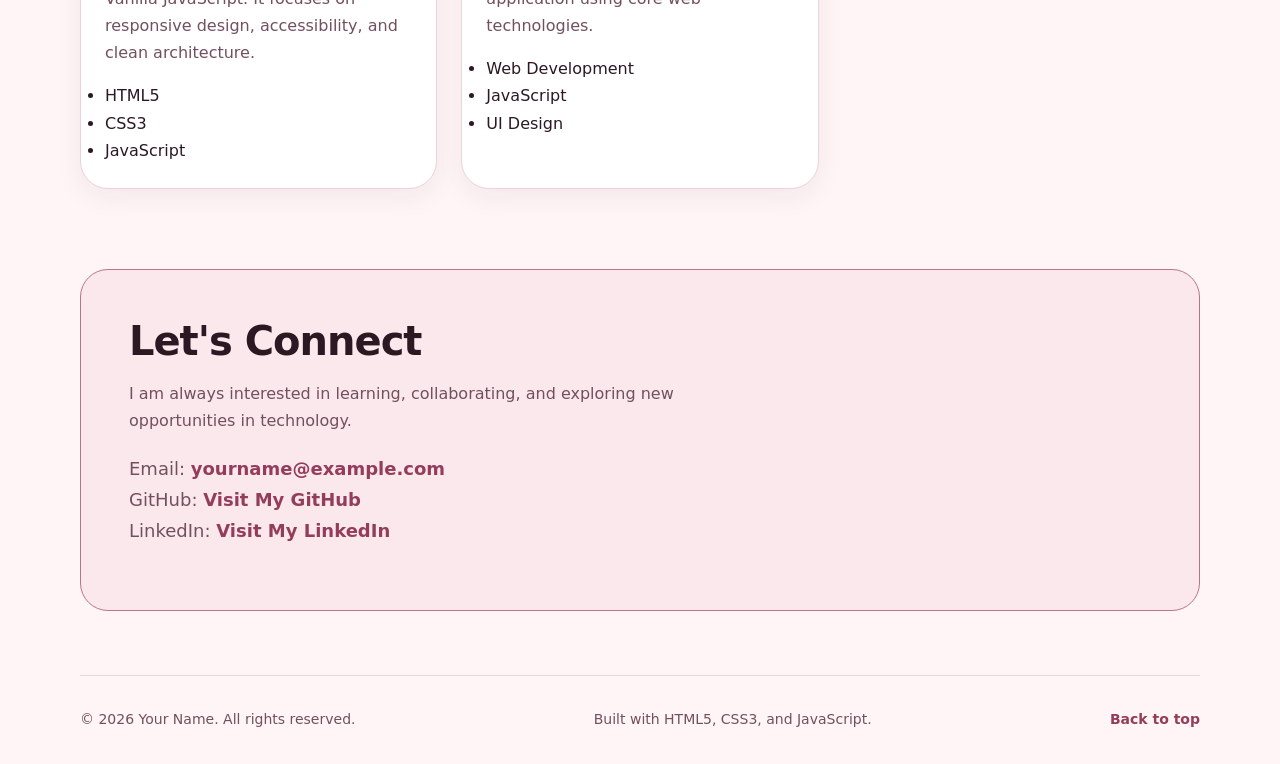
==== commit 513f52f5: "feat(activities): add personal activity photo gallery" ====
--- a/Homework1/index.html
+++ b/Homework1/index.html
@@ -113,7 +113,11 @@
       </p>
 
       <h1 id="hero-title" class="hero-title">
-        Hi, I'm Nguyễn Thị Cẩm Tú - Chartlotte.
+        <span class="hero-intro">Hi, I'm</span>
+        <span class="hero-name" lang="vi">
+          <span>Nguyễn Thị</span> <span>Cẩm Tú</span>
+        </span>
+        <span class="hero-alias">You can call me Chartlotte.</span>
       </h1>
 
       <p class="hero-subtitle">
@@ -222,21 +226,68 @@
 
       </ul>
 
-      <!-- Additional personal photo -->
-      <figure class="about-photo">
-
-        <img
-          src="assets/about.jpg"
-          alt="Personal photograph showing my interests and activities"
-          width="600"
-          height="400"
-        >
-
-        <figcaption>
-          A little more about my journey
-        </figcaption>
-
-      </figure>
+      <section
+        id="activities"
+        class="activities-section"
+        aria-labelledby="activities-title"
+      >
+
+        <h3 id="activities-title">
+          Activities &amp; Community
+        </h3>
+
+        <p>
+          A few moments from volunteering, student life,
+          and shared activities beyond the classroom.
+        </p>
+
+        <ul class="activity-gallery">
+
+          <li>
+            <figure>
+              <img
+                src="assets/hoatdong1.jpg"
+                alt="Student volunteers in yellow shirts during the Xuan Tinh Nguyen 2025 campaign"
+                width="1500"
+                height="1000"
+                loading="lazy"
+                decoding="async"
+              >
+              <figcaption>Spring Volunteer Campaign</figcaption>
+            </figure>
+          </li>
+
+          <li>
+            <figure>
+              <img
+                src="assets/hoatdong2.jpg"
+                alt="A student wearing a Computer Science shirt and carrying a matching tote bag"
+                width="2048"
+                height="1365"
+                loading="lazy"
+                decoding="async"
+              >
+              <figcaption>Computer Science Community</figcaption>
+            </figure>
+          </li>
+
+          <li>
+            <figure>
+              <img
+                src="assets/hoatdong3.jpg"
+                alt="A group in martial arts uniforms celebrating together at UIT"
+                width="2048"
+                height="1376"
+                loading="lazy"
+                decoding="async"
+              >
+              <figcaption>Martial Arts &amp; Team Spirit</figcaption>
+            </figure>
+          </li>
+
+        </ul>
+
+      </section>
 
     </section>
 
--- a/Homework1/style.css
+++ b/Homework1/style.css
@@ -41,7 +41,7 @@
   --font-size-md: 1.125rem;
   --font-size-lg: 1.5rem;
   --font-size-xl: 2rem;
-  --font-size-hero: clamp(2.4rem, 6vw, 4.5rem);
+  --font-size-hero: clamp(2rem, 4vw, 3.5rem);
 
   --font-weight-normal: 400;
   --font-weight-medium: 500;
@@ -422,7 +422,35 @@
 }
 
 #home h1 {
-  max-width: 800px;
+  display: grid;
+  gap: var(--space-3);
+  max-width: 100%;
+  text-align: left;
+}
+
+.hero-intro {
+  color: var(--color-text-muted);
+  font-size: var(--font-size-lg);
+  font-weight: var(--font-weight-medium);
+  letter-spacing: normal;
+}
+
+.hero-name {
+  line-height: 1.2;
+  text-wrap: balance;
+}
+
+.hero-name > span {
+  display: inline-block;
+  white-space: nowrap;
+}
+
+.hero-alias {
+  color: var(--color-primary);
+  font-size: var(--font-size-md);
+  font-weight: var(--font-weight-medium);
+  line-height: var(--line-height-body);
+  letter-spacing: normal;
 }
 
 #home > p {
@@ -522,6 +550,49 @@
   font-size: var(--font-size-md);
 }
 
+.activities-section {
+  margin-top: var(--space-10);
+}
+
+.activities-section > p {
+  max-width: 760px;
+  margin-bottom: var(--space-6);
+}
+
+.activity-gallery {
+  display: grid;
+  grid-template-columns:
+    repeat(auto-fit, minmax(min(100%, 16rem), 1fr));
+  gap: var(--space-6);
+  list-style: none;
+}
+
+.activity-gallery li {
+  min-width: 0;
+}
+
+.activity-gallery figure {
+  overflow: hidden;
+  background: var(--color-surface);
+  border: var(--border-width) solid var(--color-border-soft);
+  border-radius: var(--radius-lg);
+  box-shadow: var(--shadow-card);
+}
+
+.activity-gallery img {
+  width: 100%;
+  aspect-ratio: 3 / 2;
+  object-fit: contain;
+  background: var(--color-surface-soft);
+}
+
+.activity-gallery figcaption {
+  padding: var(--space-4) var(--space-5);
+  color: var(--color-text);
+  font-size: var(--font-size-sm);
+  font-weight: var(--font-weight-semibold);
+}
+
 
 /* =====================================================
    09. SKILLS GRID
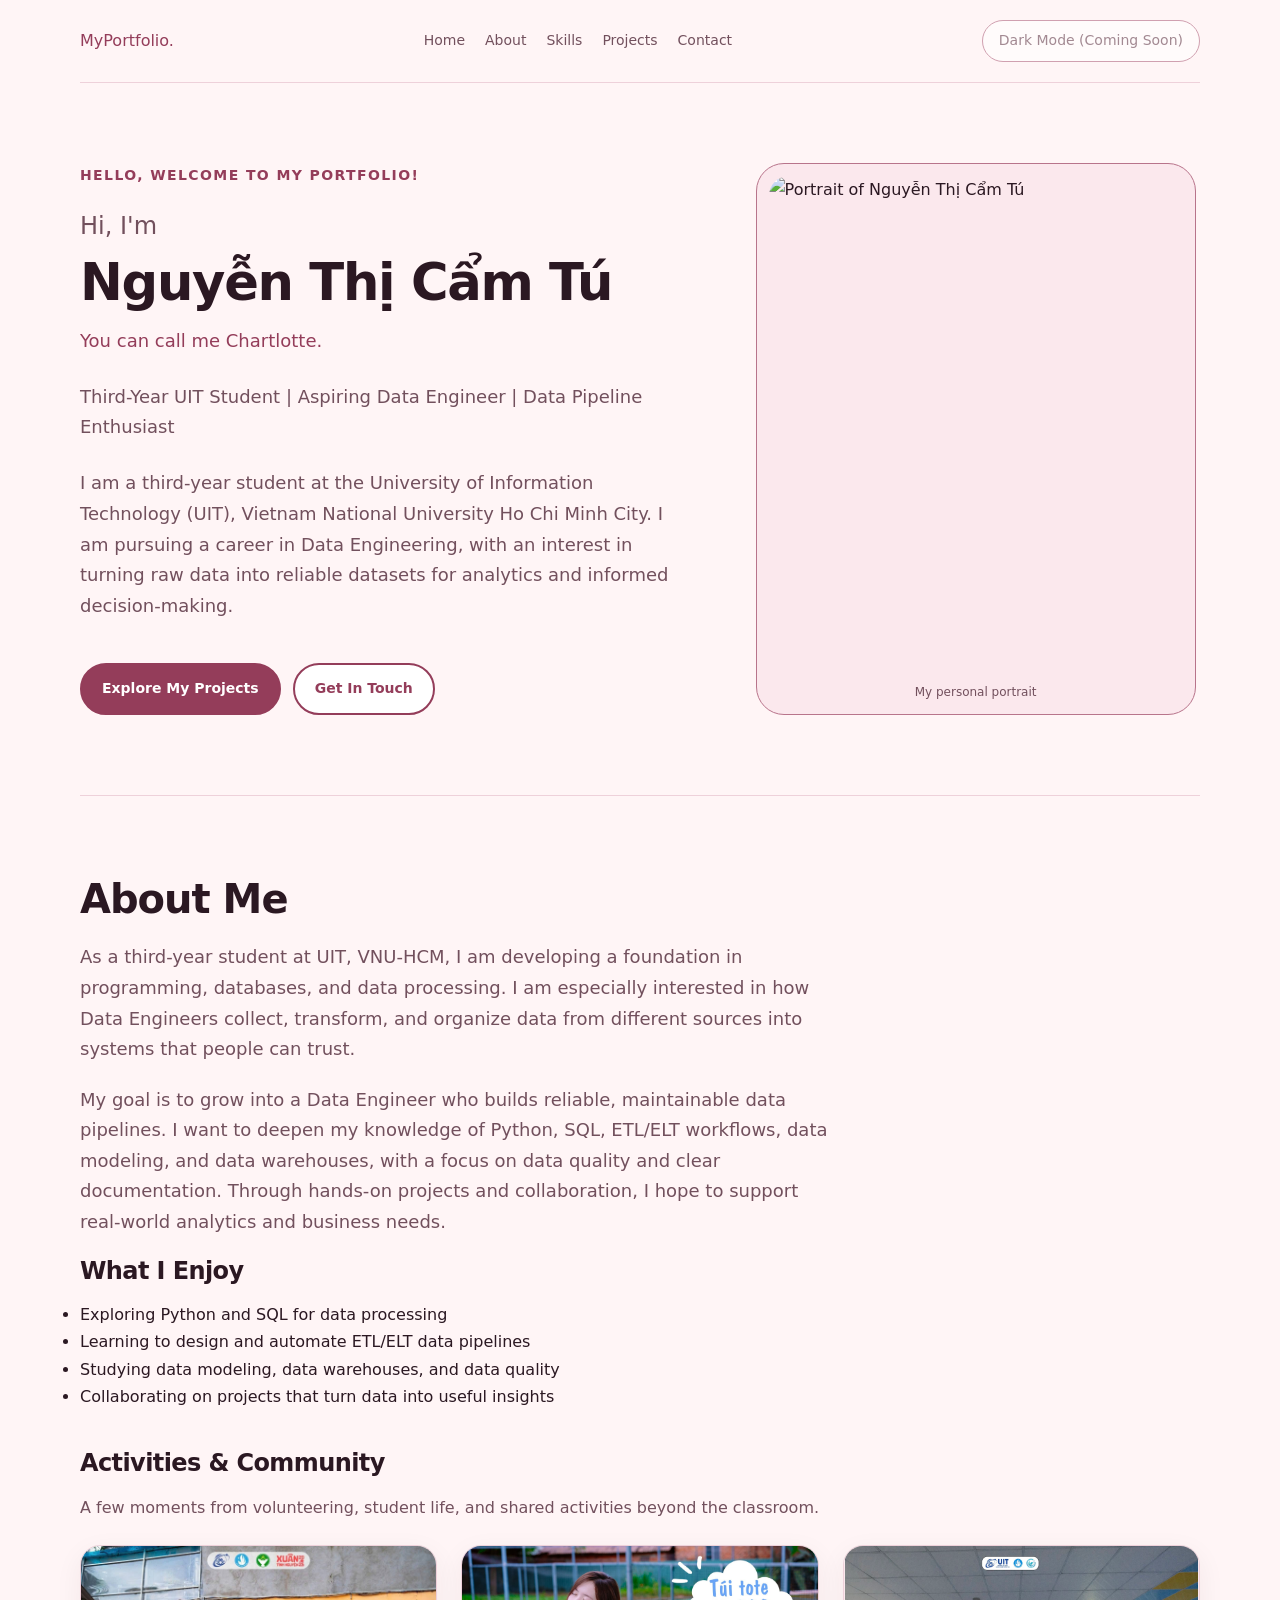
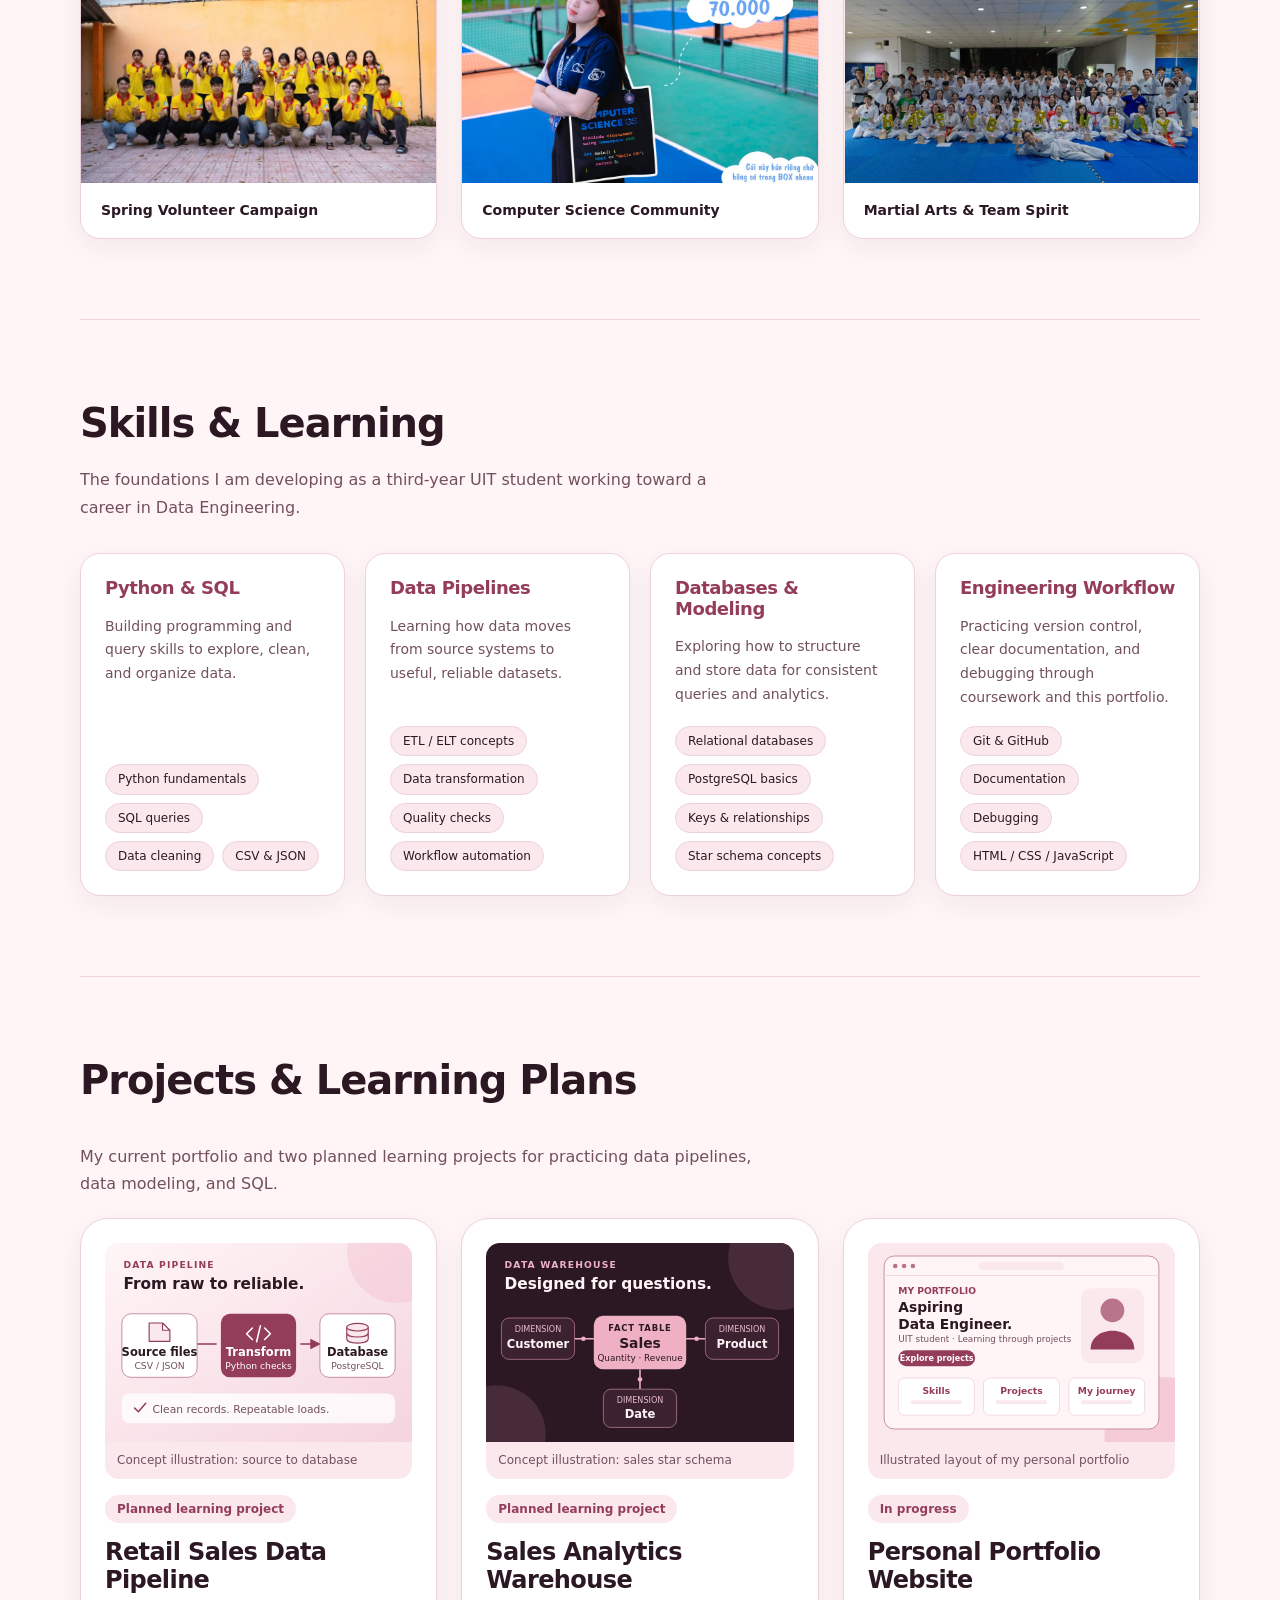
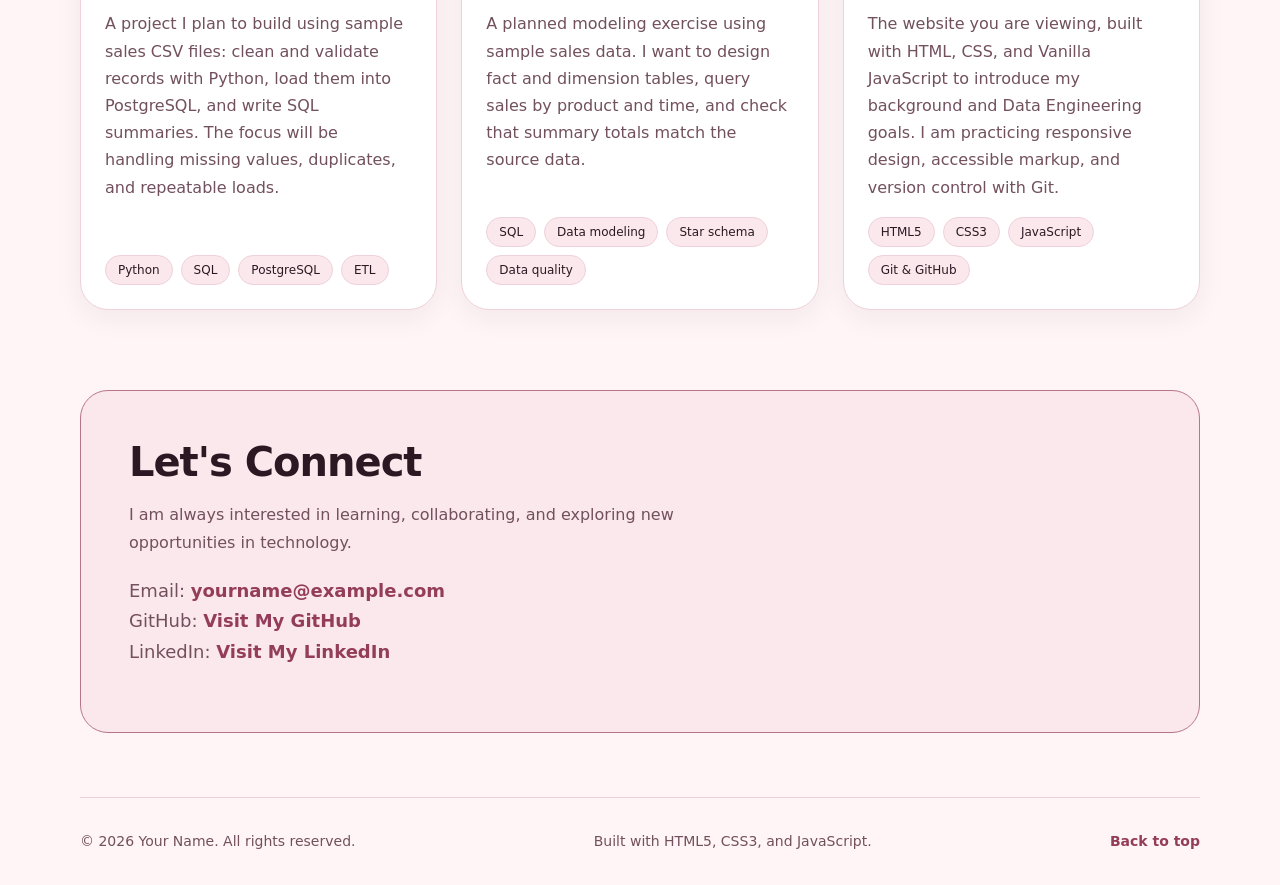
==== commit 6bab4c98: "feat(portfolio): align skills and projects with data engineering" ====
--- a/Homework1/index.html
+++ b/Homework1/index.html
@@ -303,12 +303,12 @@
     >
 
       <h2 id="skills-title">
-        My Skills
+        Skills &amp; Learning
       </h2>
 
       <p class="section-description">
-        Technologies and tools I am currently
-        learning and using.
+        The foundations I am developing as a third-year UIT student
+        working toward a career in Data Engineering.
       </p>
 
       <!-- Skills Grid -->
@@ -317,49 +317,82 @@
         aria-label="Skill categories"
       >
 
-        <!-- Frontend Skills -->
         <article class="skill-card">
 
           <h3>
-            Frontend Development
+            Python &amp; SQL
           </h3>
 
+          <p>
+            Building programming and query skills to explore,
+            clean, and organize data.
+          </p>
+
           <ul class="skill-list">
-            <li>HTML5</li>
-            <li>CSS3</li>
-            <li>JavaScript ES6+</li>
-            <li>Responsive Web Design</li>
+            <li>Python fundamentals</li>
+            <li>SQL queries</li>
+            <li>Data cleaning</li>
+            <li>CSV &amp; JSON</li>
           </ul>
 
         </article>
 
-        <!-- Programming Skills -->
         <article class="skill-card">
 
           <h3>
-            Programming
+            Data Pipelines
           </h3>
 
+          <p>
+            Learning how data moves from source systems to
+            useful, reliable datasets.
+          </p>
+
           <ul class="skill-list">
-            <li>Python</li>
-            <li>JavaScript</li>
-            <li>Problem Solving</li>
+            <li>ETL / ELT concepts</li>
+            <li>Data transformation</li>
+            <li>Quality checks</li>
+            <li>Workflow automation</li>
           </ul>
 
         </article>
 
-        <!-- Development Tools -->
         <article class="skill-card">
 
           <h3>
-            Development Tools
+            Databases &amp; Modeling
           </h3>
 
+          <p>
+            Exploring how to structure and store data for
+            consistent queries and analytics.
+          </p>
+
           <ul class="skill-list">
-            <li>Visual Studio Code</li>
-            <li>Git</li>
-            <li>GitHub</li>
-            <li>Chrome DevTools</li>
+            <li>Relational databases</li>
+            <li>PostgreSQL basics</li>
+            <li>Keys &amp; relationships</li>
+            <li>Star schema concepts</li>
+          </ul>
+
+        </article>
+
+        <article class="skill-card">
+
+          <h3>
+            Engineering Workflow
+          </h3>
+
+          <p>
+            Practicing version control, clear documentation,
+            and debugging through coursework and this portfolio.
+          </p>
+
+          <ul class="skill-list">
+            <li>Git &amp; GitHub</li>
+            <li>Documentation</li>
+            <li>Debugging</li>
+            <li>HTML / CSS / JavaScript</li>
           </ul>
 
         </article>
@@ -380,12 +413,12 @@
     >
 
       <h2 id="projects-title">
-        Featured Projects
+        Projects &amp; Learning Plans
       </h2>
 
       <p class="section-description">
-        A selection of projects that demonstrate
-        my technical skills and learning journey.
+        My current portfolio and two planned learning projects
+        for practicing data pipelines, data modeling, and SQL.
       </p>
 
       <!-- Project 1 -->
@@ -394,70 +427,124 @@
         <figure class="project-image">
 
           <img
-            src="assets/project1.jpg"
-            alt="Screenshot of my personal portfolio website"
-            width="600"
-            height="360"
+            src="assets/project-data-pipeline.svg"
+            alt="Concept diagram showing source files flowing through Python validation into PostgreSQL"
+            width="800"
+            height="520"
+            loading="lazy"
+            decoding="async"
           >
 
           <figcaption>
-            Portfolio Website Preview
+            Concept illustration: source to database
           </figcaption>
 
         </figure>
+
+        <p class="project-status">Planned learning project</p>
+
+        <h3>
+          Retail Sales Data Pipeline
+        </h3>
+
+        <p>
+          A project I plan to build using sample sales CSV files:
+          clean and validate records with Python, load them into
+          PostgreSQL, and write SQL summaries. The focus will be
+          handling missing values, duplicates, and repeatable loads.
+        </p>
+
+        <ul class="project-tech">
+          <li>Python</li>
+          <li>SQL</li>
+          <li>PostgreSQL</li>
+          <li>ETL</li>
+        </ul>
+
+      </article>
+
+
+      <!-- Project 2 -->
+      <article class="project-card">
+
+        <figure class="project-image">
+
+          <img
+            src="assets/project-data-warehouse.svg"
+            alt="Concept star schema connecting a sales fact table to customer, product, and date dimensions"
+            width="800"
+            height="520"
+            loading="lazy"
+            decoding="async"
+          >
+
+          <figcaption>
+            Concept illustration: sales star schema
+          </figcaption>
+
+        </figure>
+
+        <p class="project-status">Planned learning project</p>
+
+        <h3>
+          Sales Analytics Warehouse
+        </h3>
+
+        <p>
+          A planned modeling exercise using sample sales data.
+          I want to design fact and dimension tables, query sales
+          by product and time, and check that summary totals
+          match the source data.
+        </p>
+
+        <ul class="project-tech">
+          <li>SQL</li>
+          <li>Data modeling</li>
+          <li>Star schema</li>
+          <li>Data quality</li>
+        </ul>
+
+      </article>
+
+
+      <!-- Project 3 -->
+      <article class="project-card">
+
+        <figure class="project-image">
+
+          <img
+            src="assets/project-portfolio.svg"
+            alt="Illustrated portfolio layout with an introduction, skill cards, and project cards"
+            width="800"
+            height="520"
+            loading="lazy"
+            decoding="async"
+          >
+
+          <figcaption>
+            Illustrated layout of my personal portfolio
+          </figcaption>
+
+        </figure>
+
+        <p class="project-status">In progress</p>
 
         <h3>
           Personal Portfolio Website
         </h3>
 
         <p>
-          A personal website built with semantic
-          HTML5, modern CSS, and Vanilla JavaScript.
-          It focuses on responsive design,
-          accessibility, and clean architecture.
+          The website you are viewing, built with HTML, CSS, and
+          Vanilla JavaScript to introduce my background and
+          Data Engineering goals. I am practicing responsive
+          design, accessible markup, and version control with Git.
         </p>
 
         <ul class="project-tech">
           <li>HTML5</li>
           <li>CSS3</li>
           <li>JavaScript</li>
-        </ul>
-
-      </article>
-
-
-      <!-- Project 2 -->
-      <article class="project-card">
-
-        <figure class="project-image">
-
-          <img
-            src="assets/project2.jpg"
-            alt="Preview image of a student web application project"
-            width="600"
-            height="360"
-          >
-
-          <figcaption>
-            Student Project Preview
-          </figcaption>
-
-        </figure>
-
-        <h3>
-          Student Web Application
-        </h3>
-
-        <p>
-          A learning project focused on creating
-          an interactive and user-friendly web
-          application using core web technologies.
-        </p>
-
-        <ul class="project-tech">
-          <li>Web Development</li>
-          <li>JavaScript</li>
-          <li>UI Design</li>
+          <li>Git &amp; GitHub</li>
         </ul>
 
       </article>
--- a/Homework1/style.css
+++ b/Homework1/style.css
@@ -608,16 +608,18 @@
   margin-bottom: var(--space-8);
 }
 
-#skills ul {
+.skills-grid {
   display: grid;
   grid-template-columns:
     repeat(auto-fit, minmax(min(100%, 240px), 1fr));
 
+  gap: var(--space-5);
+}
+
+.skill-card {
+  display: flex;
+  flex-direction: column;
   gap: var(--space-4);
-  list-style: none;
-}
-
-#skills li {
   min-width: 0;
 
   padding: var(--space-6);
@@ -633,12 +635,36 @@
   overflow-wrap: anywhere;
 }
 
-#skills li strong {
-  display: block;
-  margin-bottom: var(--space-2);
-
+.skill-card h3 {
+  margin-bottom: 0;
   color: var(--color-primary);
   font-size: var(--font-size-md);
+}
+
+.skill-card p {
+  font-size: var(--font-size-sm);
+}
+
+.skill-list,
+.project-tech {
+  display: flex;
+  flex-wrap: wrap;
+  align-content: flex-start;
+  gap: var(--space-2);
+  margin-top: auto;
+  list-style: none;
+}
+
+.skill-list li,
+.project-tech li {
+  max-width: 100%;
+  padding: var(--space-1) var(--space-3);
+  background: var(--color-surface-soft);
+  color: var(--color-text);
+  border: var(--border-width) solid var(--color-border-soft);
+  border-radius: var(--radius-pill);
+  font-size: var(--font-size-xs);
+  overflow-wrap: anywhere;
 }
 
 
@@ -720,8 +746,14 @@
   overflow-wrap: anywhere;
 }
 
-#projects article p:last-child {
-  margin-top: auto;
+#projects .project-status {
+  align-self: flex-start;
+  padding: var(--space-1) var(--space-3);
+  background: var(--color-surface-soft);
+  color: var(--color-primary);
+  border-radius: var(--radius-pill);
+  font-size: var(--font-size-xs);
+  font-weight: var(--font-weight-semibold);
 }
 
 
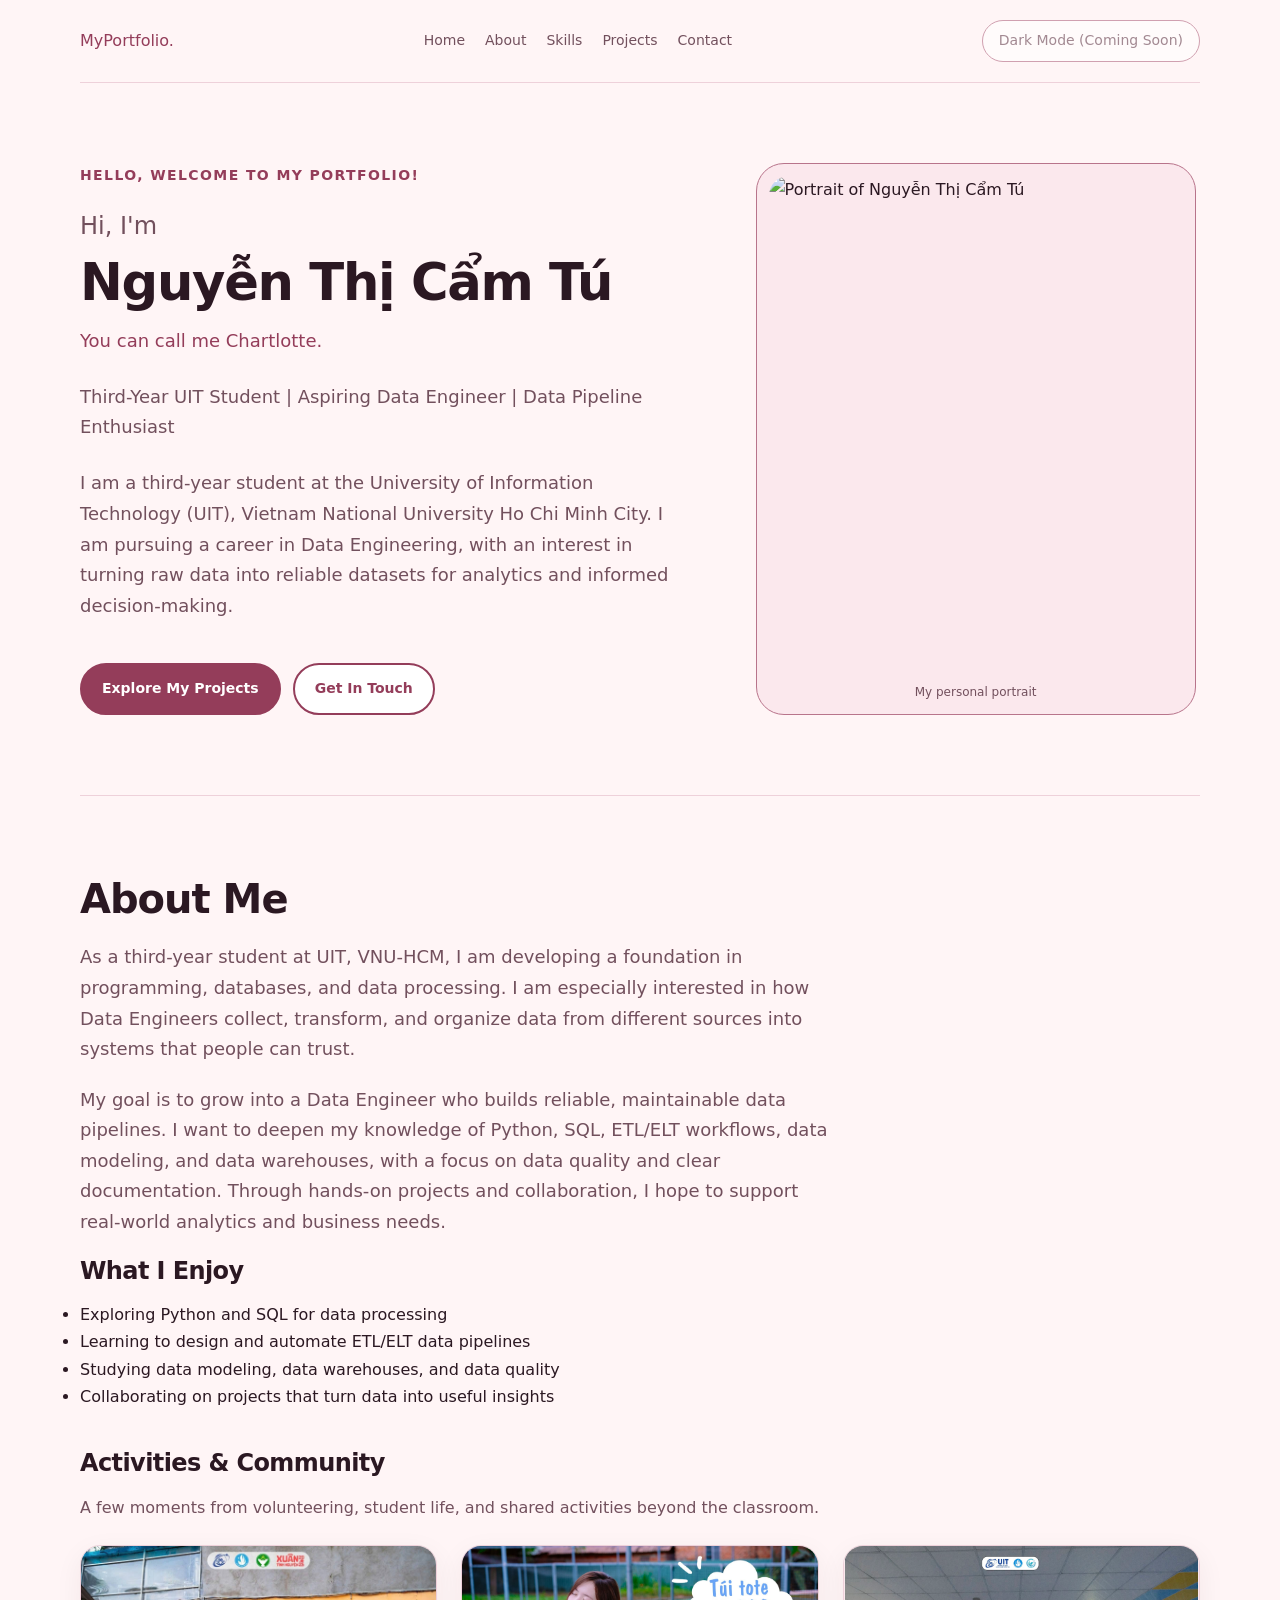
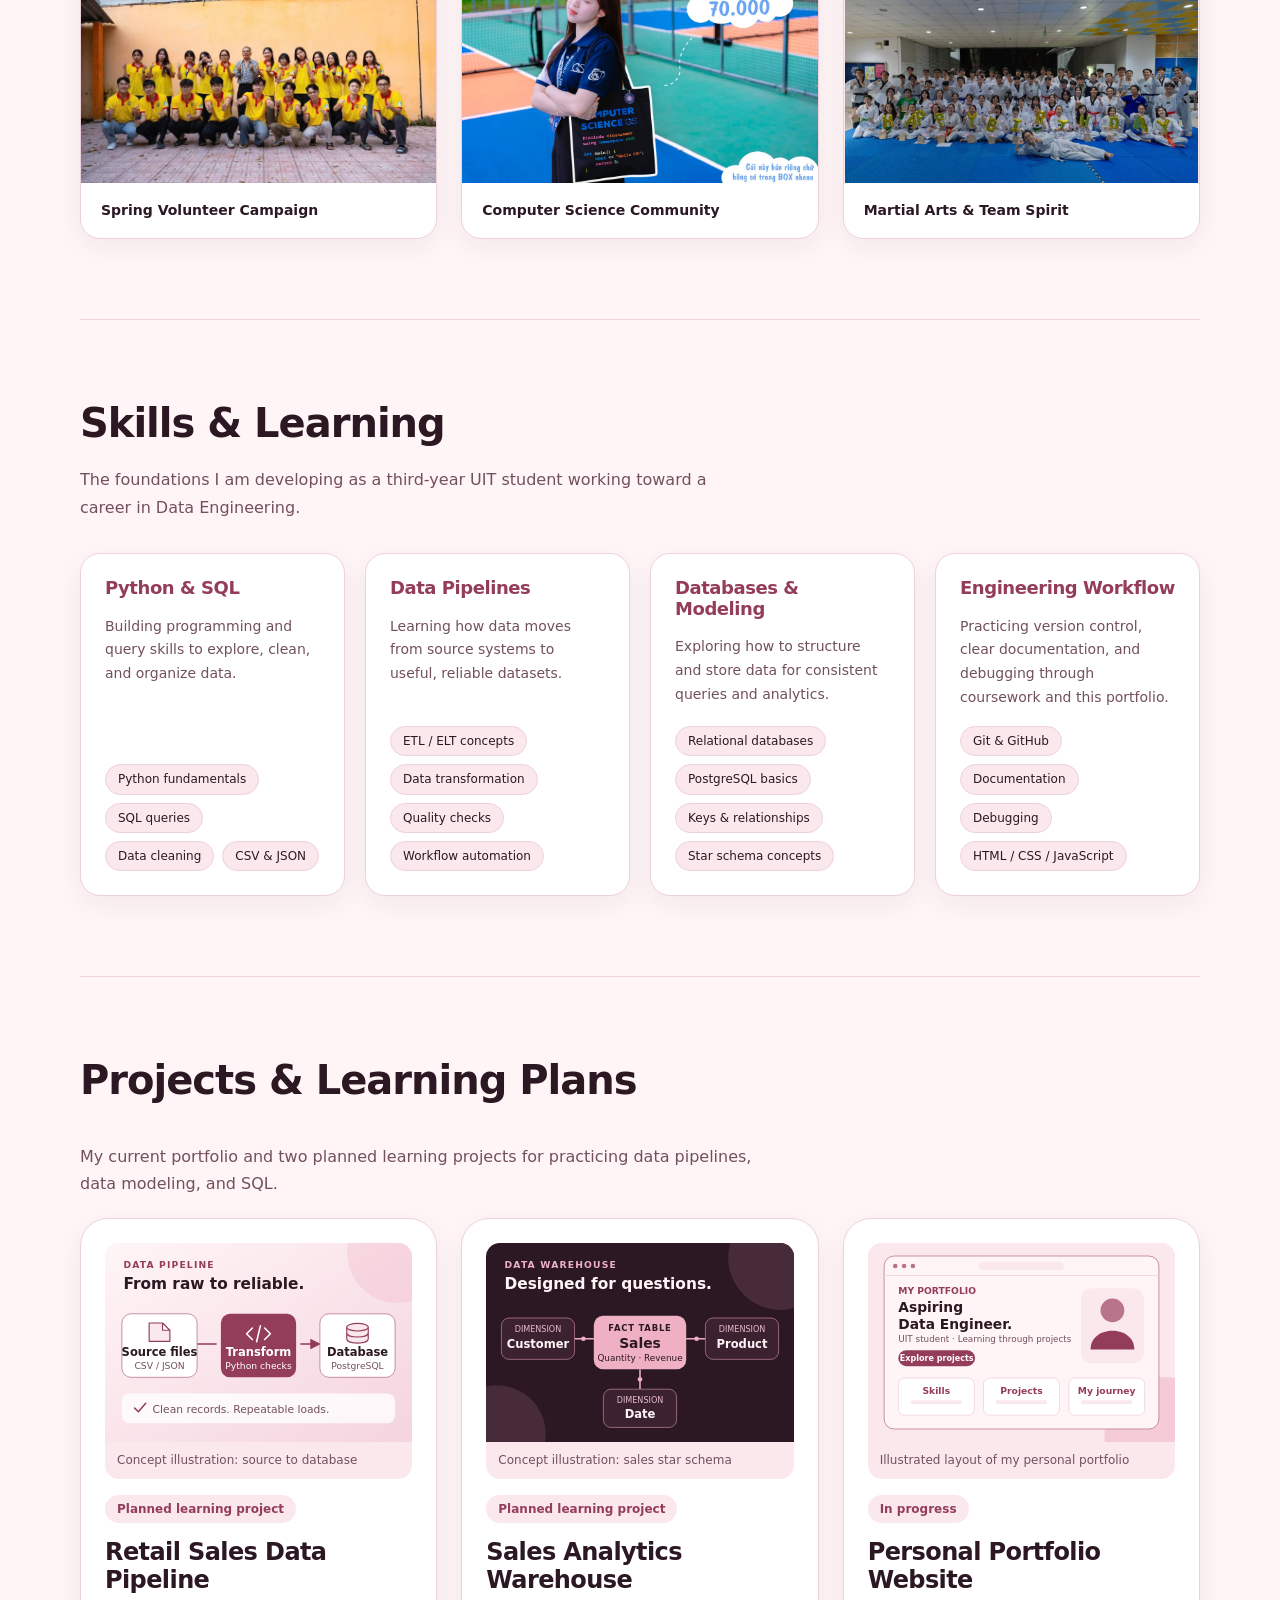
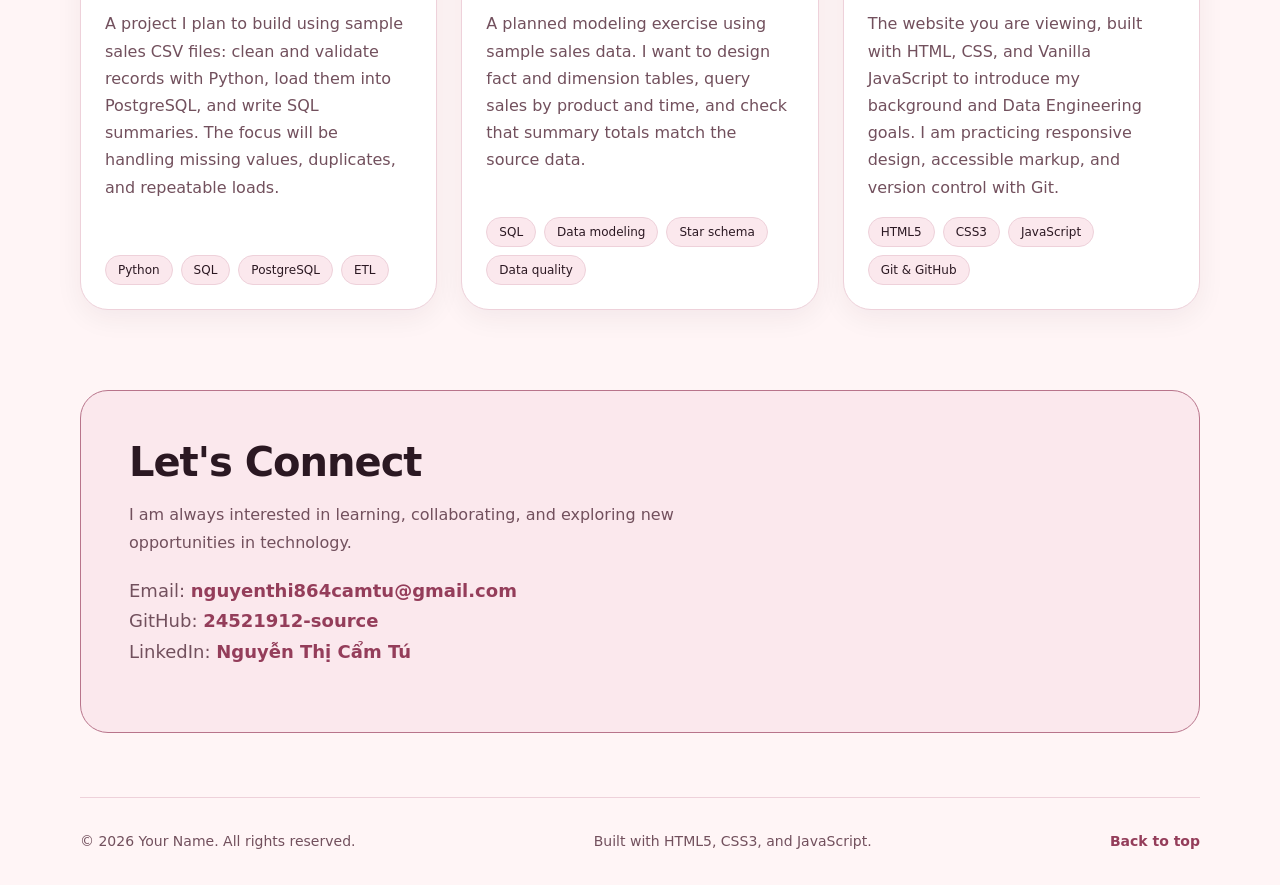
==== commit d82d40ee: "fix(contact): publish personal email and social links" ====
--- a/Homework1/index.html
+++ b/Homework1/index.html
@@ -576,30 +576,30 @@
 
         <p>
           Email:
-          <a href="mailto:yourname@example.com">
-            yourname@example.com
+          <a href="mailto:nguyenthi864camtu@gmail.com">
+            nguyenthi864camtu@gmail.com
           </a>
         </p>
 
         <p>
           GitHub:
           <a
-            href="https://github.com/"
+            href="https://github.com/24521912-source"
             target="_blank"
             rel="noopener noreferrer"
           >
-            Visit My GitHub
+            24521912-source
           </a>
         </p>
 
         <p>
           LinkedIn:
           <a
-            href="https://www.linkedin.com/"
+            href="https://www.linkedin.com/in/c%E1%BA%A9m-t%C3%BA-nguy%E1%BB%85n-th%E1%BB%8B-097018442/"
             target="_blank"
             rel="noopener noreferrer"
           >
-            Visit My LinkedIn
+            Nguyễn Thị Cẩm Tú
           </a>
         </p>
 
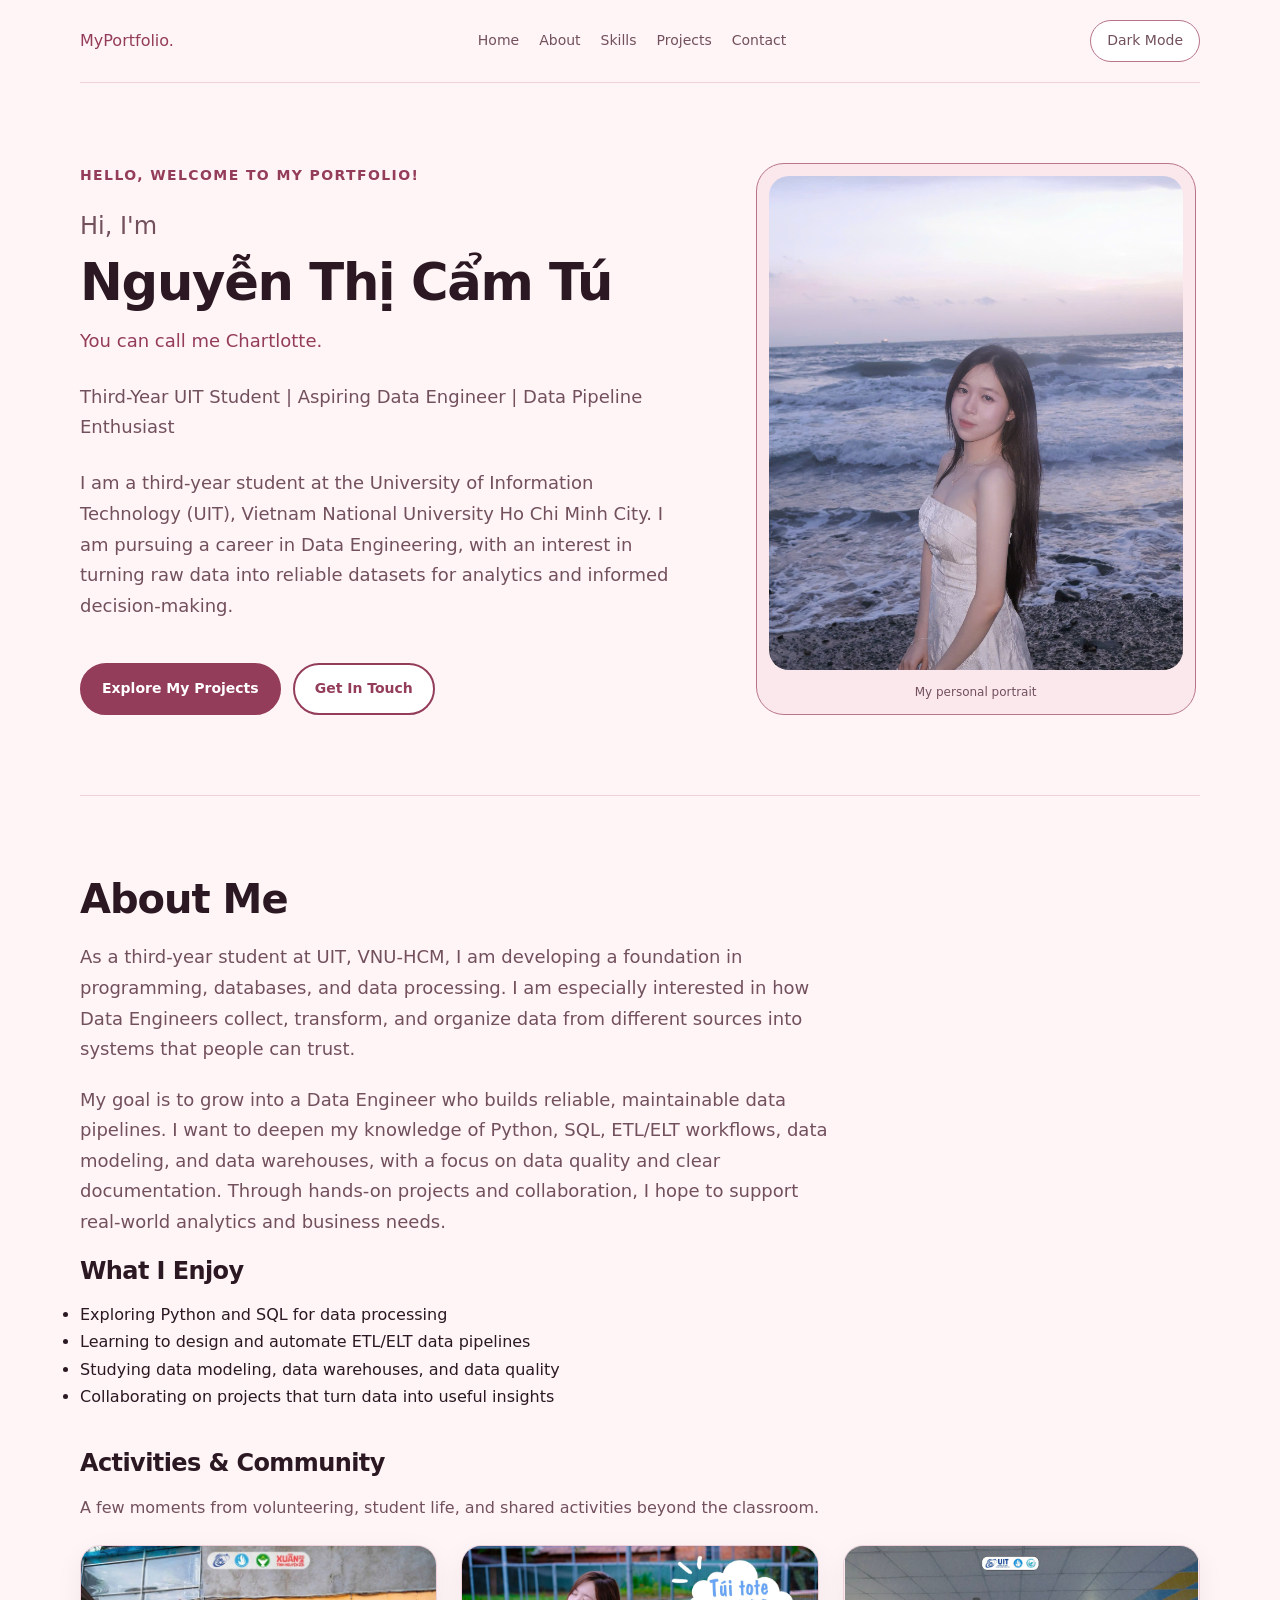
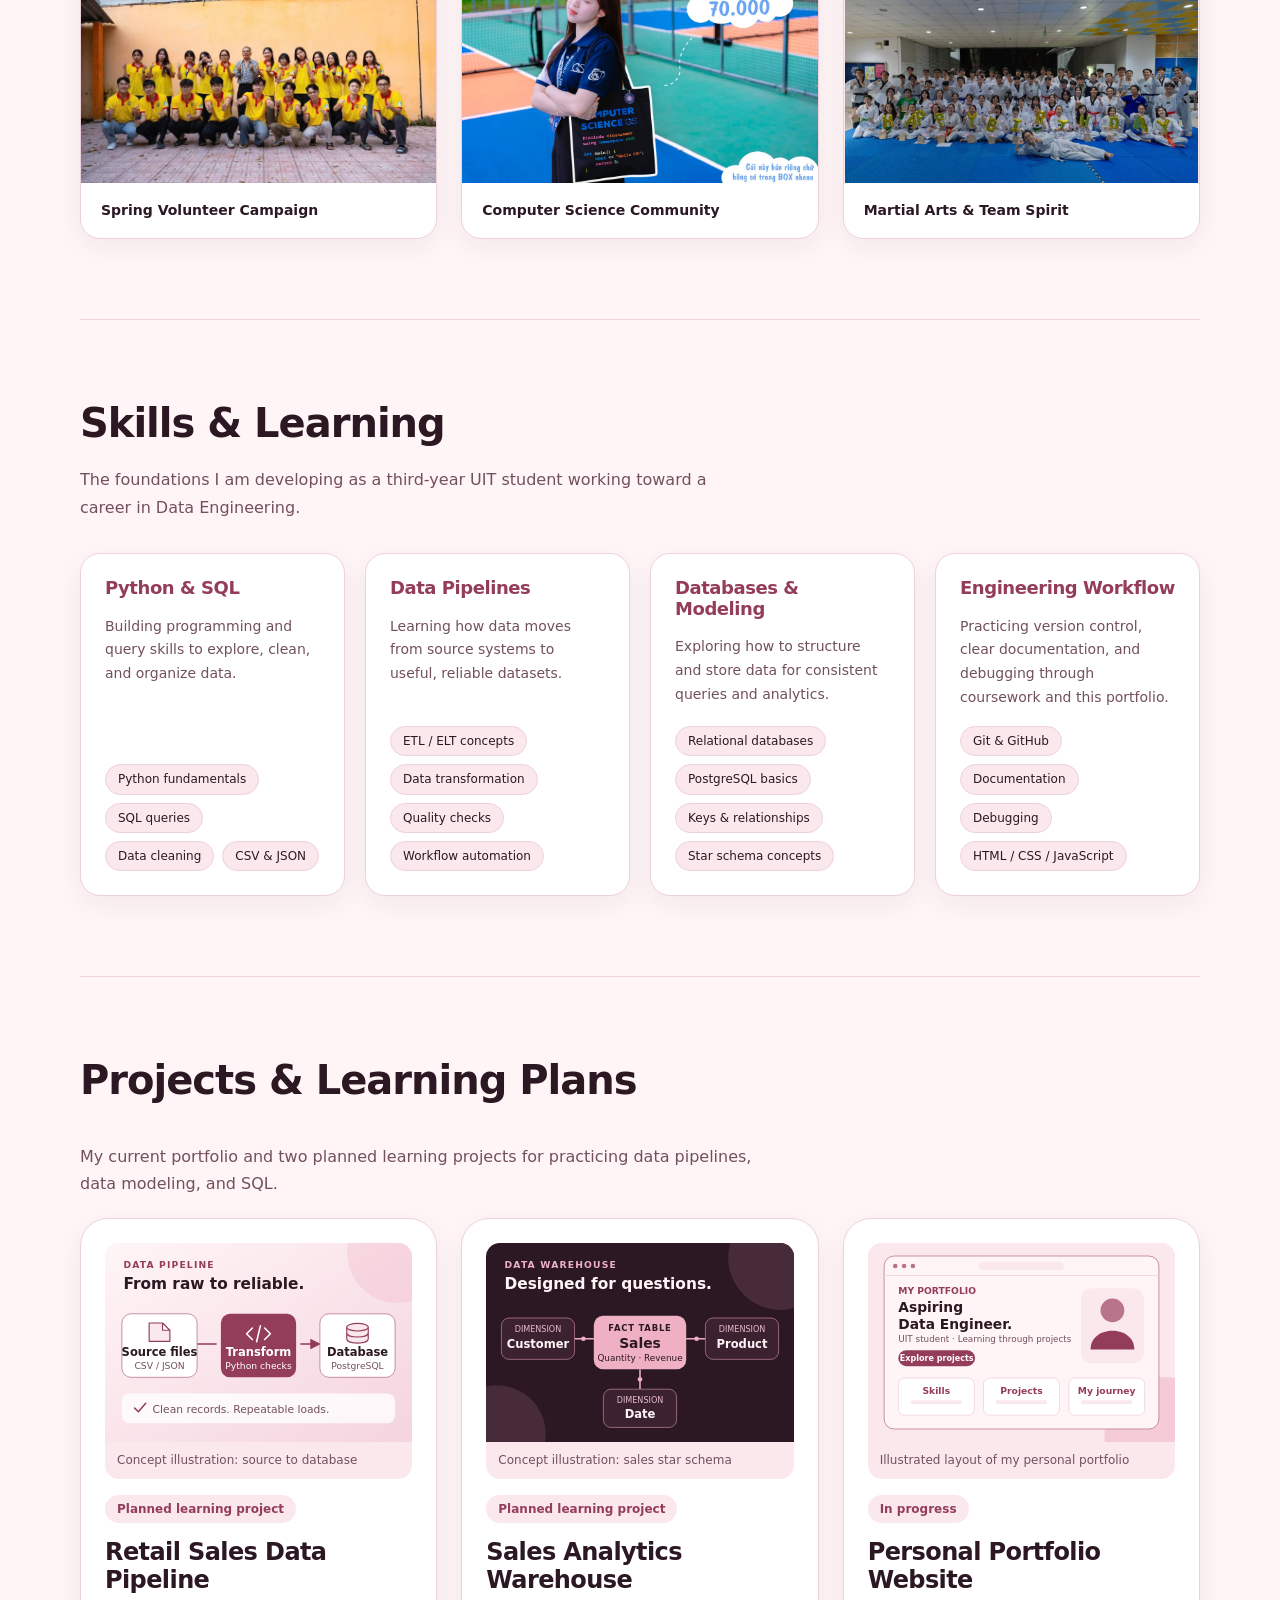
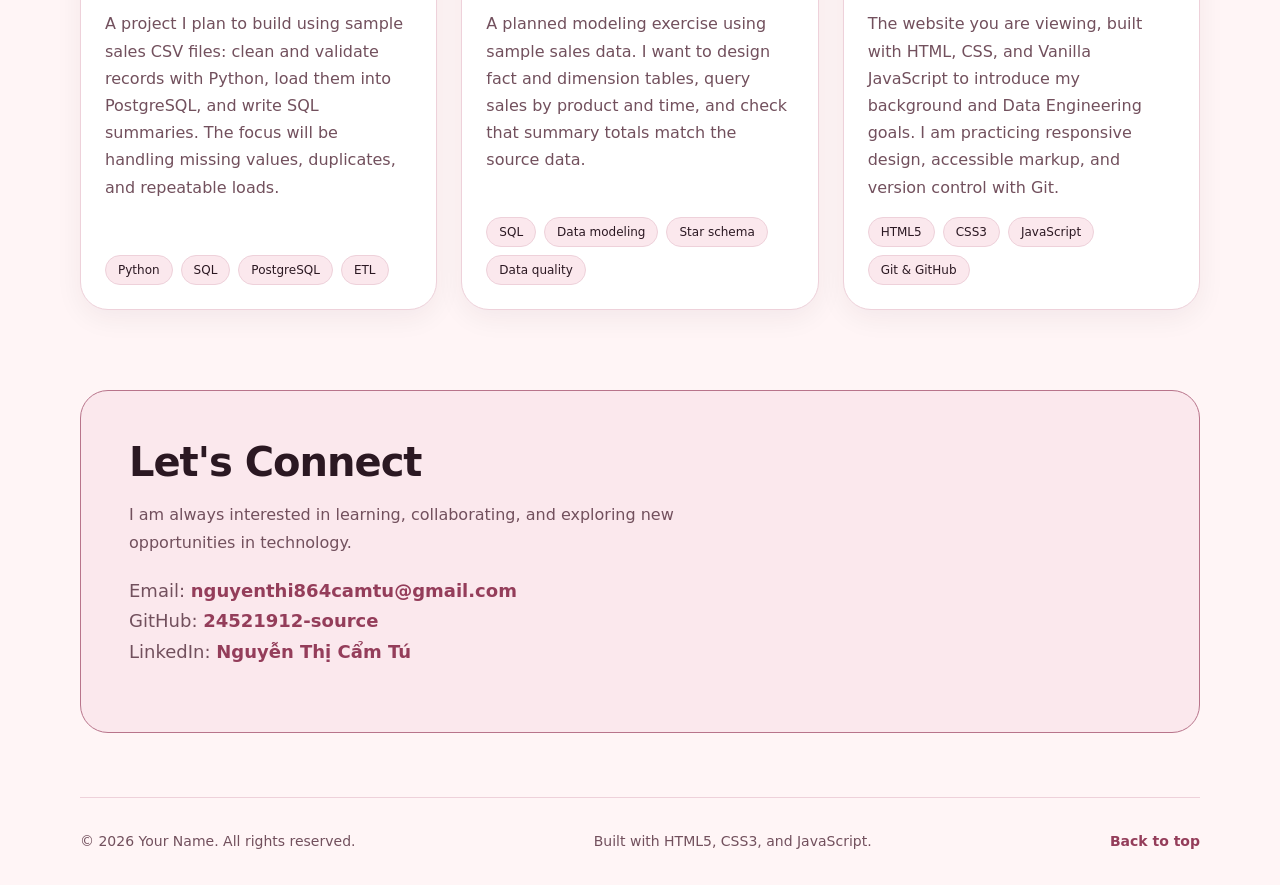
==== commit a5304b50: "fix(theme): publish accessible dark mode toggle and persistence" ====
--- a/Homework1/index.html
+++ b/Homework1/index.html
@@ -17,8 +17,10 @@
 
   <title>Nguyễn Thị Cẩm Tú | Aspiring Data Engineer</title>
 
-  <!-- T-02: External CSS stylesheet -->
+  <!-- External styles and theme behavior -->
   <link rel="stylesheet" href="style.css">
+  <script src="script.js" defer></script>
+
 </head>
 
 <body>
@@ -77,15 +79,15 @@
 
     </nav>
 
-    <!-- T-03 placeholder: No JavaScript yet -->
+    <!-- Accessible theme toggle; JavaScript updates the label and state -->
     <button
       type="button"
       id="theme-toggle"
       class="theme-toggle"
-      aria-label="Dark mode feature coming soon"
-      disabled
-    >
-      Dark Mode (Coming Soon)
+      aria-label="Switch to dark mode"
+      aria-pressed="false"
+    >
+      Dark Mode
     </button>
 
   </header>
--- a/Homework1/style.css
+++ b/Homework1/style.css
@@ -4,7 +4,7 @@
    TASK T-02: CSS DESIGN & RESPONSIVE LAYOUT
 
    Mobile-first | Semantic HTML | Vanilla CSS
-   No JavaScript or dark-mode functionality in T-02
+   Responsive layout and Soft Rose & Burgundy theme palettes
    ===================================================== */
 
 
@@ -373,7 +373,7 @@
   color: var(--color-primary);
 }
 
-/* Theme button is a non-functional T-03 placeholder */
+/* Theme toggle control */
 
 #theme-toggle {
   align-self: flex-start;
@@ -390,7 +390,7 @@
   font-weight: var(--font-weight-medium);
 }
 
-/* It remains visually present but has no theme logic */
+/* Disabled control state */
 
 #theme-toggle:disabled {
   cursor: not-allowed;
